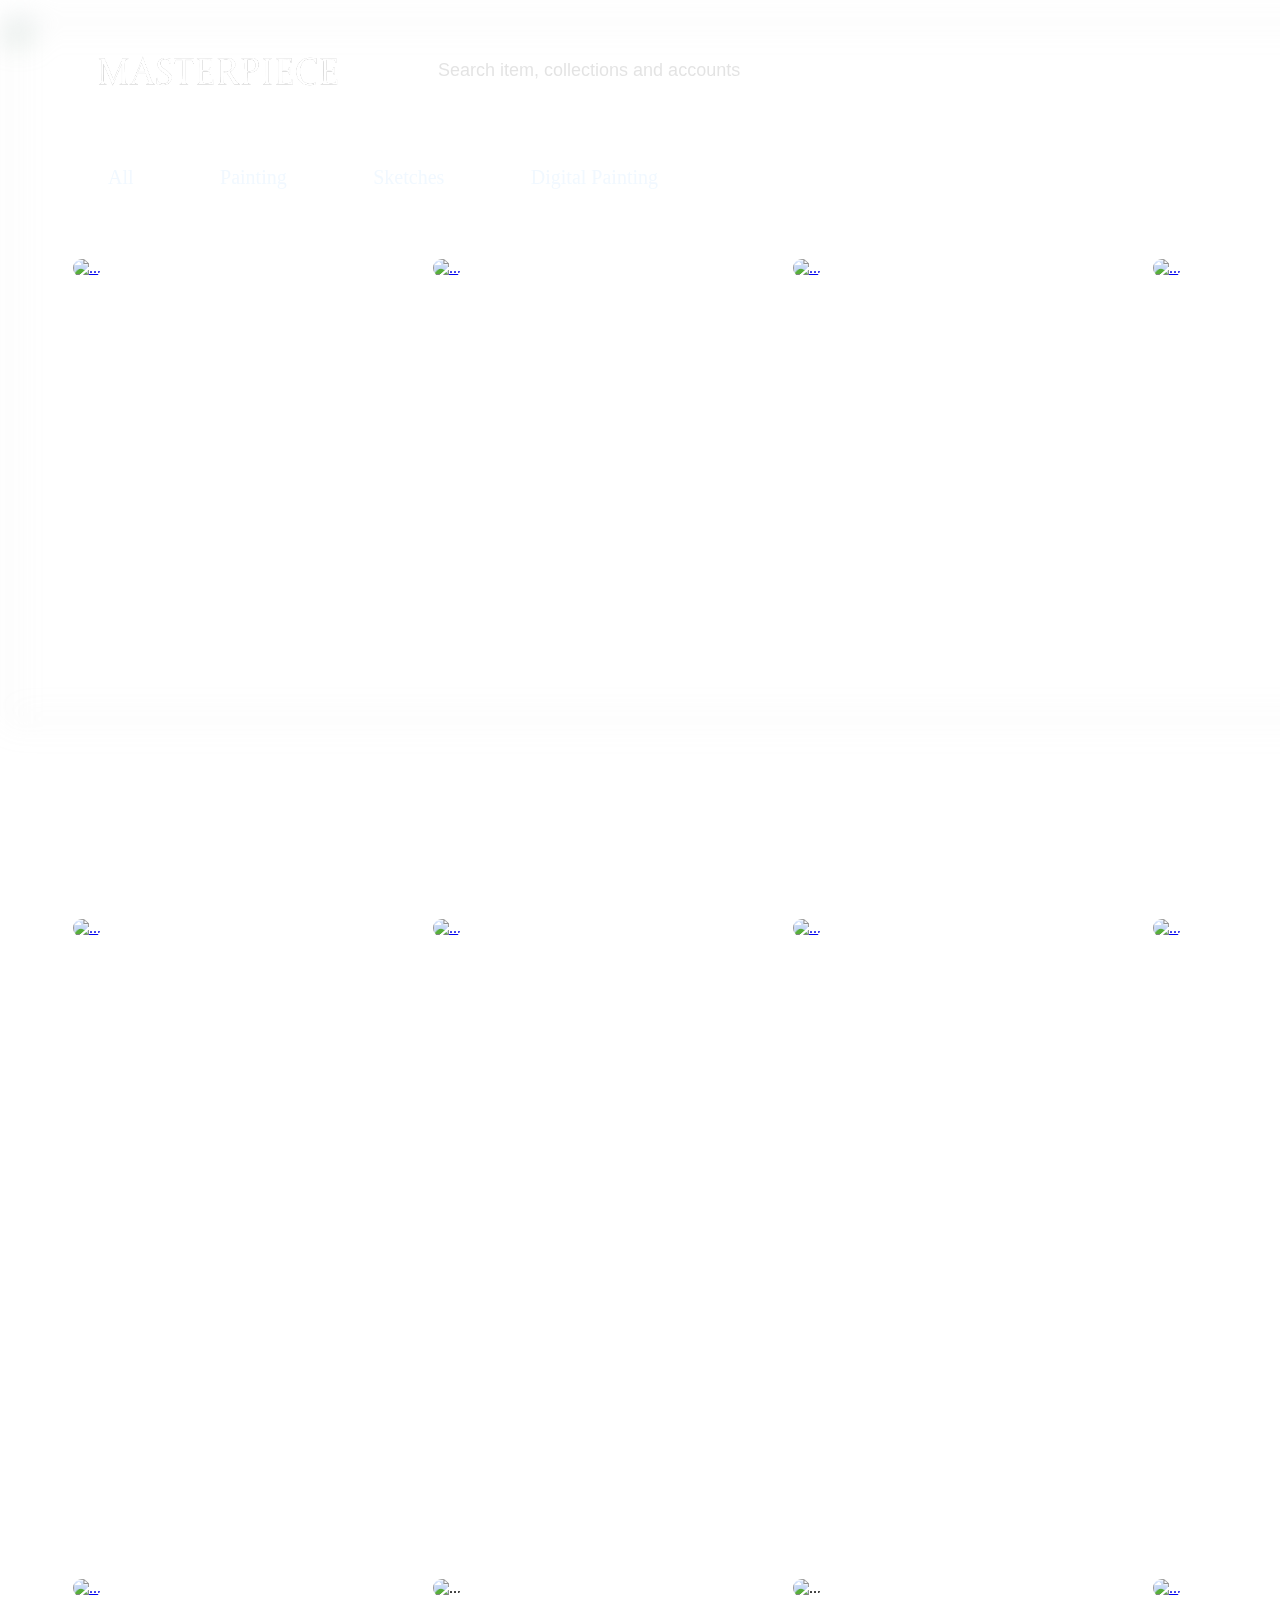
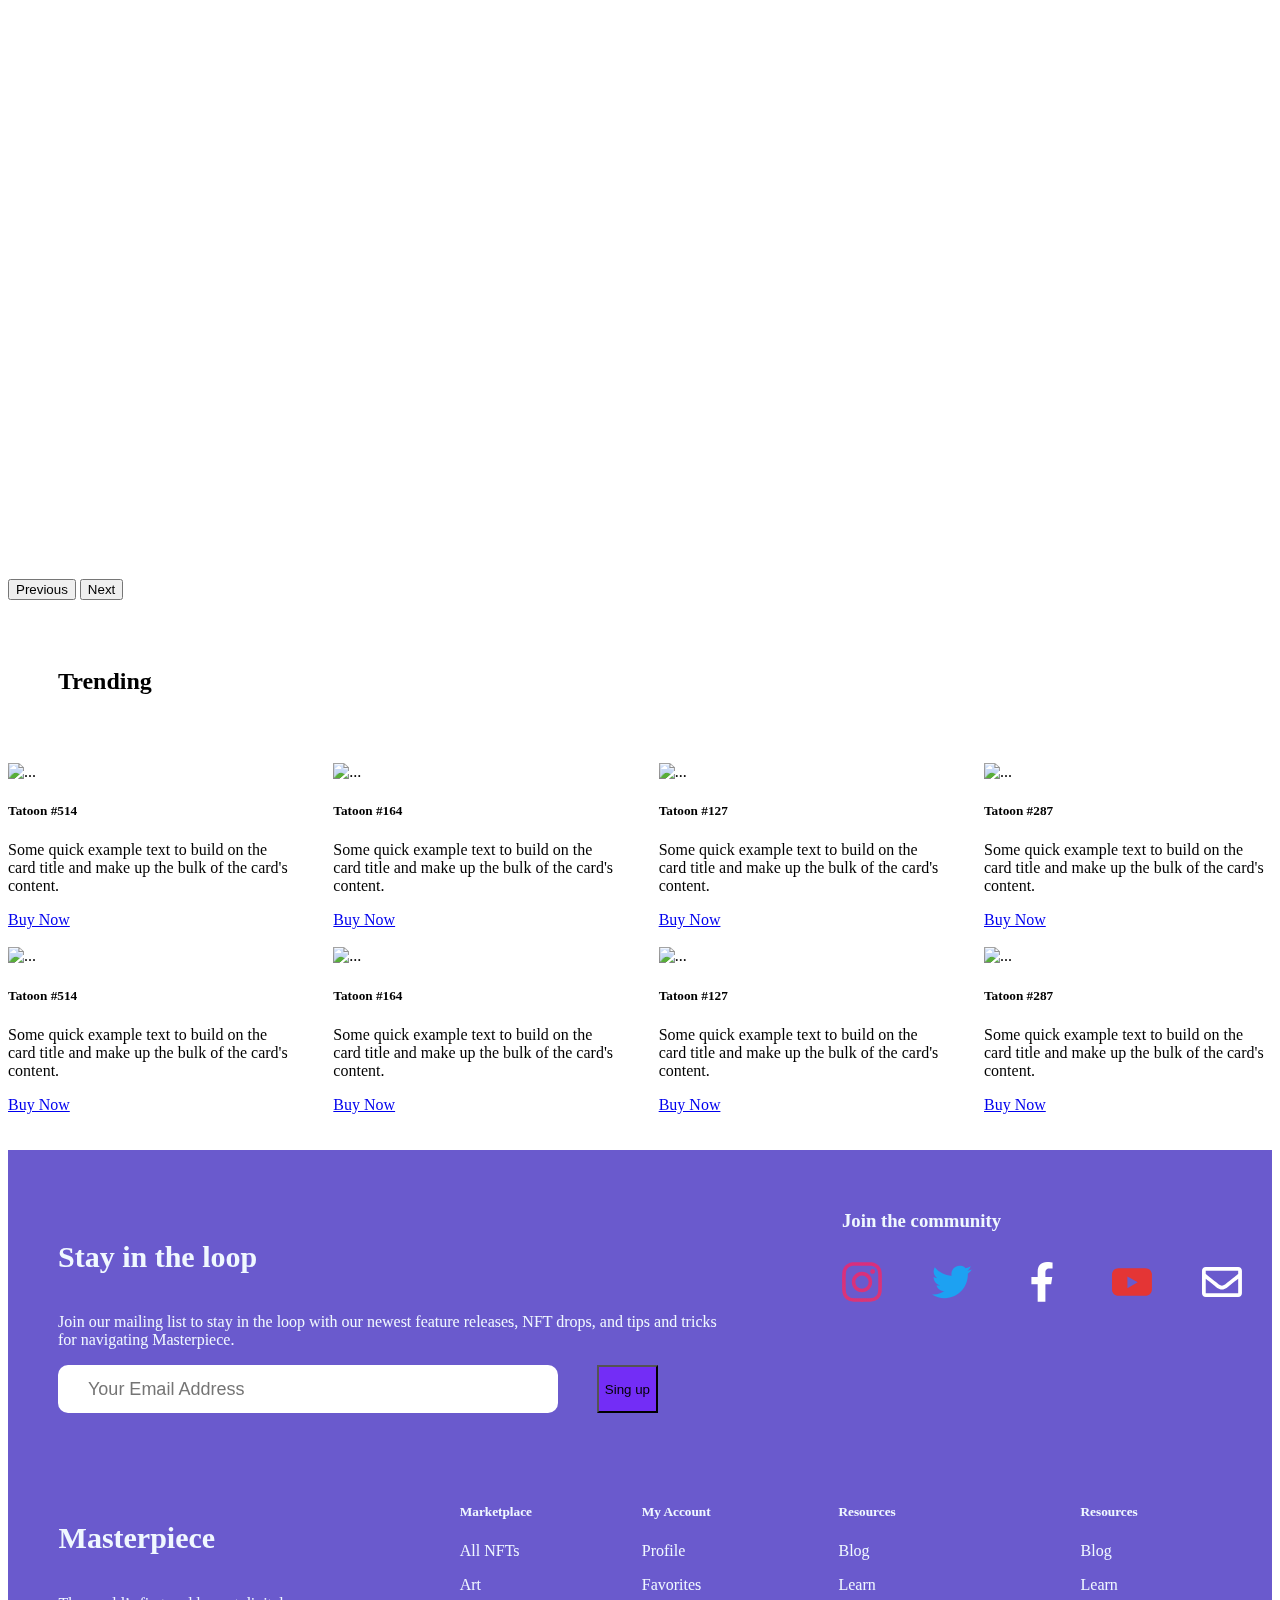
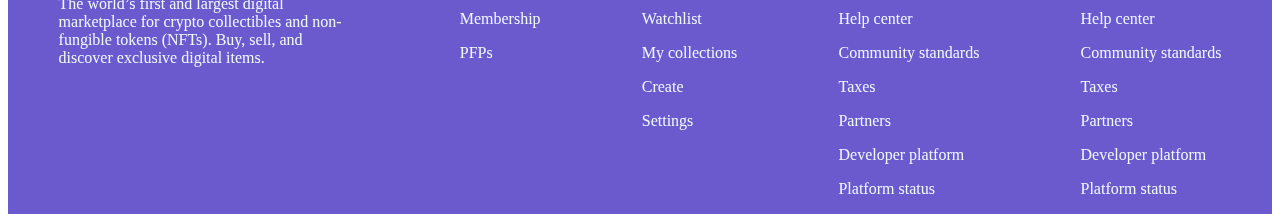
==== index.html @ 22410c02 "Update index.html" ====
<!DOCTYPE html>
<html lang="en">
  <head>
    <meta charset="UTF-8" />
    <meta name="viewport" content="width=device-width, initial-scale=1.0" />
    <link
      href="https://cdn.jsdelivr.net/npm/bootstrap@5.3.1/dist/css/bootstrap.min.css"
      rel="stylesheet"
      integrity="sha384-4bw+/aepP/YC94hEpVNVgiZdgIC5+VKNBQNGCHeKRQN+PtmoHDEXuppvnDJzQIu9"
      crossorigin="anonymous"
    />
    <link rel="stylesheet" href="style.css" />
    <title>Masterpiece.com</title>
  </head>
  <body>

    

    <header class="background">
      
     
        
      <nav   class="navbar">
        <section  class="bgimg" id="targetContainer" >
        </section>
      </nav>

      


      <nav >

        <section class="nav-bar">
                  <img class="logo" src="Logo.png" />
        
      

       
        <input
              class="search-input"
             
              type="search"
              placeholder="Search item, collections and accounts"
              size="95"
            />

            <div  class="icons" >
              <svg
                class="profile"
                xmlns="http://www.w3.org/2000/svg"
                width="32"
                height="32"
                viewBox="0 0 32 32"
                fill="none"
              >
                <path
                  d="M16 0C11.6 0 8 4.48 8 10C8 15.52 11.6 20 16 20C20.4 20 24 15.52 24 10C24 4.48 20.4 0 16 0ZM7.64 20C3.4 20.2 0 23.68 0 28V32H32V28C32 23.68 28.64 20.2 24.36 20C22.2 22.44 19.24 24 16 24C12.76 24 9.8 22.44 7.64 20Z"
                  fill="white"
                />
              </svg>
              <svg
              class="cart"
                xmlns="http://www.w3.org/2000/svg"
                width="43"
                height="32"
                viewBox="0 0 43 32"
                fill="none"
              >
                <path
                  d="M2.27316 0.0108183C1.56616 0.123939 0.933045 0.513283 0.513105 1.0932C0.0931657 1.67312 -0.0792032 2.3961 0.0339176 3.10311C0.147038 3.81011 0.536382 4.44322 1.1163 4.86316C1.69622 5.2831 2.4192 5.45547 3.1262 5.34235H11.1235L11.6033 6.67523L13.7893 13.3396L15.9752 20.0041C16.1885 20.6972 17.0948 21.3369 17.7879 21.3369H36.4483C37.1947 21.3369 38.0477 20.6972 38.261 20.0041L42.5795 6.67523C42.7928 5.98213 42.4729 5.34235 41.7265 5.34235H18.0545L16.0285 1.50365C15.8127 1.06305 15.4795 0.690538 15.0656 0.427144C14.6517 0.163751 14.1732 0.0196874 13.6826 0.0108183L3.01957 0.0108183C2.85995 -0.0036061 2.69936 -0.0036061 2.53974 0.0108183C2.4332 0.0044147 2.32638 0.0044147 2.21984 0.0108183L2.27316 0.0108183ZM19.1208 26.6685C17.628 26.6685 16.455 27.8414 16.455 29.3342C16.455 30.8271 17.628 32 19.1208 32C20.6136 32 21.7866 30.8271 21.7866 29.3342C21.7866 27.8414 20.6136 26.6685 19.1208 26.6685ZM35.1154 26.6685C33.6226 26.6685 32.4496 27.8414 32.4496 29.3342C32.4496 30.8271 33.6226 32 35.1154 32C36.6082 32 37.7811 30.8271 37.7811 29.3342C37.7811 27.8414 36.6082 26.6685 35.1154 26.6685Z"
                  fill="white"
                />
              </svg>
            </div>

          </section>



            <div>
              <section  class="veriants" >
                <a>All</a>
                <a>Painting</a>
                <a>Sketches</a>
                <a>Digital Painting</a>
             </section>
            </div>



        </nav>
      


      <main class="Main-section">
        <div id="carouselExample" class="carousel slide" data-bs-ride="carousel" data-bs-interval="3500">
            <div class="carousel-inner">
              <div class="carousel-item active">
                                                
                <div class="main-four">
                    <div class="main-a"><div ><a href="profile.html"><img id="sourceImage"  src="imgs/main/main-d.webp" class="d-block w-100" alt="..."></a></div></div>
                    <div class="main-a"><div><a href="profile.html"><img id="sourceImage" src="imgs/main/main-b.webp" class="d-block w-100" alt="..."></a></div></div>
                    <div class="main-a"><div><a href="profile.html"><img id="sourceImage" src="imgs/main/main-a.webp" class="d-block w-100" alt="..."></a></div></div>
                    <div class="main-a"><div><a href="profile.html"><img id="sourceImage" src="imgs/main/main-c.webp" class="d-block w-100" alt="..."></a></div></div>
                </div>
                
              </div>
              <div class="carousel-item">

                <div class="main-four">
                  <div class="main-a"><div><a href="profile.html"><img id="sourceImage" src="imgs/main/main-n.webp" class="d-block w-100" alt="..."></a></div></div>
                  <div class="main-a"><div><a href="profile.html"><img id="sourceImage" src="imgs/main/main-e.webp" class="d-block w-100" alt="..."></a></div></div>
                  <div class="main-a"><div><a href="profile.html"><img id="sourceImage" src="imgs/main/main-g.webp" class="d-block w-100" alt="..."></a></div></div>
                  <div class="main-a"><div><a href="profile.html"><img id="sourceImage" src="imgs/main/main-f.webp" class="d-block w-100" alt="..."></a></div></div>
                </div>

              </div>
              <div class="carousel-item">

                <div class="main-four">
                    <div class="main-a"><div><a href="profile.html"><img src="imgs/main/main-l.webp" class="d-block w-100" alt="..."></a></div></div>
                    <div class="main-a"><div><a href="profile.html"></a><img src="imgs/main/main-i.webp" class="d-block w-100" alt="..."></a></div></div>
                    <div class="main-a"><div><a href="profile.html"></a><img src="imgs/main/main-j.webp" class="d-block w-100" alt="..."></a></div></div>
                    <div class="main-a"><div><a href="profile.html"><img src="imgs/main/main-k.webp" class="d-block w-100" alt="..."></a></div></div>
                </div>

            </div>
            <button class="carousel-control-prev" type="button" data-bs-target="#carouselExample" data-bs-slide="prev">
              <span class="carousel-control-prev-icon" aria-hidden="true"></span>
              <span class="visually-hidden">Previous</span>
            </button>
            <button class="carousel-control-next" type="button" data-bs-target="#carouselExample" data-bs-slide="next">
              <span class="carousel-control-next-icon" aria-hidden="true"></span>
              <span class="visually-hidden">Next</span>
            </button>
          </div>

      </main>




    </div>

    </header>
    <br>

    <section >
      <div>
        <h2 style="margin: 50px;">Trending</h2>
      </div>
      <br>
      <div class="container">
        <div class="card" style="width: 18rem;">
          <img src="imgs/main/main-d.webp" class="card-img-top" alt="...">
          <div class="card-body">
            <h5 class="card-title">Tatoon #514</h5>
            <p class="card-text">Some quick example text to build on the card title and make up the bulk of the card's content.</p>
            <a href="product.html" class="btn btn-primary">Buy Now</a>
          </div>
        </div>
        <div class="card" style="width: 18rem;">
          <img src="imgs/main/main-b.webp" class="card-img-top" alt="...">
          <div class="card-body">
            <h5 class="card-title">Tatoon #164</h5>
            <p class="card-text">Some quick example text to build on the card title and make up the bulk of the card's content.</p>
            <a href="product.html" class="btn btn-primary">Buy Now</a>
          </div>
        </div>
        <div class="card" style="width: 18rem;">
          <img src="imgs/main/main-a.webp" class="card-img-top" alt="...">
          <div class="card-body">
            <h5 class="card-title">Tatoon #127</h5>
            <p class="card-text">Some quick example text to build on the card title and make up the bulk of the card's content.</p>
            <a href="product.html" class="btn btn-primary">Buy Now</a>
          </div>
        </div>
        <div class="card" style="width: 18rem;">
          <img src="imgs/main/main-l.webp" class="card-img-top" alt="...">
          <div class="card-body">
            <h5 class="card-title">Tatoon #287</h5>
            <p class="card-text">Some quick example text to build on the card title and make up the bulk of the card's content.</p>
            <a href="product.html" class="btn btn-primary">Buy Now</a>
          </div>
        </div>
      </div>
      <br>


      <div class="container">
        <div class="card" style="width: 18rem;">
          <img src="imgs/main/main-h.webp" class="card-img-top" alt="...">
          <div class="card-body">
            <h5 class="card-title">Tatoon #514</h5>
            <p class="card-text">Some quick example text to build on the card title and make up the bulk of the card's content.</p>
            <a href="product.html" class="btn btn-primary">Buy Now</a>
          </div>
        </div>
        <div class="card" style="width: 18rem;">
          <img src="imgs/main/main-j.webp" class="card-img-top" alt="...">
          <div class="card-body">
            <h5 class="card-title">Tatoon #164</h5>
            <p class="card-text">Some quick example text to build on the card title and make up the bulk of the card's content.</p>
            <a href="product.html" class="btn btn-primary">Buy Now</a>
          </div>
        </div>
        <div class="card" style="width: 18rem;">
          <img src="imgs/main/main-k.webp" class="card-img-top" alt="...">
          <div class="card-body">
            <h5 class="card-title">Tatoon #127</h5>
            <p class="card-text">Some quick example text to build on the card title and make up the bulk of the card's content.</p>
            <a href="product.html" class="btn btn-primary">Buy Now</a>
          </div>
        </div>
        <div class="card" style="width: 18rem;">
          <img src="imgs/main/main-g.webp" class="card-img-top" alt="...">
          <div class="card-body">
            <h5 class="card-title">Tatoon #287</h5>
            <p class="card-text">Some quick example text to build on the card title and make up the bulk of the card's content.</p>
            <a href="product.html" class="btn btn-primary">Buy Now</a>
          </div>
        </div>
      </div>
    </section>
    <br><br>

    <footer >
      <div class="foot">
      <div class="text">
        <h4>Stay in the loop</h4>
        <p>Join our mailing list to stay in the loop with our newest feature releases, NFT drops, and tips and tricks for navigating Masterpiece.</p>
        <div class="login">
          <input
              class="email-input"
              type="search"
              placeholder="Your Email Address"
              size="40"
            />
            <button type="button" class="btn btn-primary" style="background-color: rgb(115, 45, 246);">Sing up</button>
        </div>
        <br>
      </div>

      <div class="foot-2">
        <h3>Join the community</h3>
        <div class="comunity">
          <svg class="social-icons" xmlns="http://www.w3.org/2000/svg" width="260" height="260" viewBox="0 0 260 260" fill="none">
            <path d="M86.9929 130.113C86.9929 106.319 106.277 87.0257 130.071 87.0257C153.866 87.0257 173.16 106.319 173.16 130.113C173.16 153.906 153.866 173.2 130.071 173.2C106.277 173.2 86.9929 153.906 86.9929 130.113ZM63.6999 130.113C63.6999 166.768 93.4143 196.481 130.071 196.481C166.728 196.481 196.443 166.768 196.443 130.113C196.443 93.4572 166.728 63.744 130.071 63.744C93.4143 63.744 63.6999 93.4572 63.6999 130.113ZM183.559 61.1125C183.556 69.6785 190.498 76.6254 199.064 76.6288C207.63 76.6322 214.577 69.6909 214.581 61.1249C214.584 52.5589 207.643 45.6121 199.076 45.6086C190.514 45.6126 183.567 52.5506 183.559 61.1125ZM77.8519 235.32C65.25 234.746 58.4004 232.647 53.8486 230.873C47.8139 228.524 43.5081 225.726 38.981 221.205C34.454 216.685 31.6517 212.383 29.3127 206.349C27.5383 201.799 25.4392 194.948 24.8663 182.346C24.2397 168.722 24.1146 164.63 24.1146 130.114C24.1146 95.5976 24.25 91.5164 24.8663 77.881C25.4402 65.2795 27.5548 58.4417 29.3127 53.8786C31.6621 47.8441 34.4602 43.5385 38.981 39.0117C43.5019 34.4848 47.8035 31.6826 53.8486 29.3437C58.3984 27.5694 65.25 25.4703 77.8519 24.8975C91.4765 24.2709 95.5692 24.1458 130.071 24.1458C164.573 24.1458 168.67 24.2812 182.306 24.8975C194.908 25.4714 201.746 27.5859 206.309 29.3437C212.344 31.6826 216.65 34.491 221.177 39.0117C225.704 43.5323 228.496 47.8441 230.845 53.8786C232.62 58.4282 234.719 65.2795 235.292 77.881C235.918 91.5164 236.043 95.5976 236.043 130.114C236.043 164.63 235.918 168.711 235.292 182.346C234.718 194.948 232.608 201.797 230.845 206.349C228.496 212.383 225.698 216.689 221.177 221.205C216.656 225.722 212.344 228.524 206.309 230.873C201.76 232.648 194.908 234.747 182.306 235.32C168.681 235.946 164.589 236.071 130.071 236.071C95.5537 236.071 91.4723 235.946 77.8519 235.32ZM76.7816 1.6448C63.0216 2.27141 53.619 4.45316 45.4076 7.64824C36.9036 10.9477 29.7046 15.3743 22.5108 22.5565C15.3169 29.7387 10.9015 36.9488 7.60188 45.4525C4.40667 53.6687 2.22483 63.0657 1.5982 76.8252C0.96123 90.6065 0.81543 95.0124 0.81543 130.113C0.81543 165.213 0.96123 169.619 1.5982 183.4C2.22483 197.161 4.40667 206.557 7.60188 214.773C10.9015 223.271 15.3179 230.49 22.5108 237.669C29.7036 244.848 36.9036 249.268 45.4076 252.577C53.6345 255.772 63.0216 257.954 76.7816 258.581C90.5707 259.207 94.9695 259.363 130.071 259.363C165.173 259.363 169.579 259.218 183.361 258.581C197.122 257.954 206.518 255.772 214.735 252.577C223.234 249.268 230.438 244.851 237.632 237.669C244.826 230.487 249.232 223.271 252.541 214.773C255.736 206.557 257.928 197.16 258.544 183.4C259.171 169.609 259.317 165.213 259.317 130.113C259.317 95.0124 259.171 90.6065 258.544 76.8252C257.918 63.0647 255.736 53.6635 252.541 45.4525C249.232 36.954 244.814 29.7501 237.632 22.5565C230.449 15.3629 223.234 10.9477 214.745 7.64824C206.518 4.45316 197.121 2.26107 183.371 1.6448C169.589 1.0182 165.183 0.862061 130.082 0.862061C94.9798 0.862061 90.5707 1.00786 76.7816 1.6448Z" fill="url(#paint0_radial_78_11)"/>
            <defs>
              <radialGradient id="paint0_radial_78_11" cx="0" cy="0" r="1" gradientUnits="userSpaceOnUse" gradientTransform="translate(550.332 4156.42) scale(5399.44)">
                <stop offset="0.09" stop-color="#FA8F21"/>
                <stop offset="0.78" stop-color="#D82D7E"/>
              </radialGradient>
            </defs>
          </svg>

          <svg class="social-icons" xmlns="http://www.w3.org/2000/svg" width="259" height="211" viewBox="0 0 259 211" fill="none">
            <path d="M81.2936 210.037C178.846 210.037 232.188 129.215 232.188 59.1427C232.188 56.8493 232.188 54.5559 232.045 52.2829C242.424 44.7727 251.382 35.4743 258.501 24.8233C248.826 29.1146 238.562 31.9308 228.052 33.1779C239.119 26.5437 247.4 16.1162 251.355 3.83441C240.942 10.0154 229.55 14.3714 217.67 16.7144C209.675 8.21301 199.101 2.58372 187.584 0.697731C176.067 -1.18826 164.249 0.774186 153.96 6.28138C143.671 11.7886 135.483 20.5335 130.665 31.1627C125.846 41.792 124.666 53.713 127.305 65.081C106.219 64.0246 85.591 58.5455 66.7598 48.9994C47.9287 39.4533 31.3157 26.0537 17.9993 9.67035C11.2104 21.3425 9.12539 35.1633 12.1689 48.3188C15.2123 61.4742 23.1554 72.9751 34.3808 80.4797C25.9989 80.1964 17.806 77.9148 10.4842 73.8247V74.5004C10.4828 86.7314 14.7072 98.5872 22.4425 108.061C30.1778 117.536 40.949 124.046 52.933 126.491C45.1209 128.619 36.9248 128.928 28.9749 127.392C32.3596 137.936 38.9564 147.158 47.842 153.767C56.7275 160.377 67.4571 164.042 78.5292 164.251C59.7312 178.972 36.531 186.948 12.6548 186.899C8.42571 186.901 4.20018 186.655 0 186.161C24.2503 201.738 52.4716 210.005 81.2936 209.976" fill="#1DA1F2"/>
          </svg>

          <svg class="social-icons" xmlns="http://www.w3.org/2000/svg"  width="111" height="209" viewBox="0 0 111 209" fill="none">
            <path d="M103.353 116.267L109.108 78.9055H73.2615V54.671C73.2615 44.4724 78.2598 34.4756 94.3152 34.4756H110.623V2.66786C110.623 2.66786 95.8298 0.143433 81.6931 0.143433C52.1573 0.143433 32.8706 18.0164 32.8706 50.43V78.9055H0.0531006V116.267H32.8706V208.156H73.2615V116.267H103.353Z" fill="white"/>
          </svg>
        
          <svg class="social-icons" xmlns="http://www.w3.org/2000/svg" width="259" height="179" viewBox="0 0 259 179" fill="none">
            <path fill-rule="evenodd" clip-rule="evenodd" d="M217.388 178.666H41.113C18.5008 178.666 0 160.102 0 137.412V41.254C0 18.5643 18.5008 0 41.113 0H217.388C240 0 258.501 18.5643 258.501 41.254V137.412C258.501 160.102 240 178.666 217.388 178.666ZM99.7625 54.1782V130.483L166.589 91.6898L99.7625 54.1782Z" fill="#E43535"/>
          </svg>

          <svg class="social-icons" xmlns="http://www.w3.org/2000/svg" filter = "invert(100%)" width="259" height="194" viewBox="0 0 259 194" fill="none">
            <path d="M234.267 0H24.2345C10.85 0 0 10.85 0 24.2345V169.641C0 183.026 10.85 193.876 24.2345 193.876H234.267C247.651 193.876 258.501 183.026 258.501 169.641V24.2345C258.501 10.85 247.651 0 234.267 0ZM234.267 24.2345V44.8363C222.946 54.055 204.899 68.3897 166.316 98.6016C157.813 105.29 140.97 121.358 129.251 121.17C117.533 121.36 100.685 105.287 92.1855 98.6016C53.6087 68.3943 35.5565 54.0565 24.2345 44.8363V24.2345H234.267ZM24.2345 169.641V75.9337C35.8034 85.1484 52.2097 98.079 77.2161 117.66C88.2514 126.347 107.577 145.523 129.251 145.406C150.818 145.523 169.898 126.625 181.281 117.665C206.287 98.0836 222.697 85.1494 234.267 75.9342V169.641H24.2345Z" fill="black"/>
          </svg>
        
        </div>

      </div>

    </div>

    <footer class="foot-3">
      <div class="info">
      <h4>Masterpiece</h4>
      <p>The world’s first and largest digital marketplace for crypto collectibles and non-fungible tokens (NFTs). Buy, sell, and discover exclusive digital items.</p>
    </div>

    <div>
      <h5>Marketplace</h5>
      <p>All NFTs</p>
      <p>Art</p>
      <p>Membership</p>
      <p>PFPs</p>
    </div>

    <div>
      <h5>My Account</h5>
      <p>Profile</p>
      <p>Favorites</p>
      <p>Watchlist</p>
      <p>My collections</p>
      <p>Create</p>
      <p>Settings</p>
    </div>

    <div>
      <h5>Resources</h5>
      <p>Blog</p>
      <p>Learn</p>
      <p>Help center</p>
      <p>Community standards</p>
      <p>Taxes</p>
      <p>Partners</p>
      <p>Developer platform</p>
      <p>Platform status</p>
    </div>

    <div>
      <h5>Resources</h5>
      <p>Blog</p>
      <p>Learn</p>
      <p>Help center</p>
      <p>Community standards</p>
      <p>Taxes</p>
      <p>Partners</p>
      <p>Developer platform</p>
      <p>Platform status</p>
    </div>
    </footer>
    </footer>

    
    


    <script src="script.js"></script>

    <script src="https://cdn.jsdelivr.net/npm/bootstrap@5.3.1/dist/js/bootstrap.min.js" integrity="sha384-Rx+T1VzGupg4BHQYs2gCW9It+akI2MM/mndMCy36UVfodzcJcF0GGLxZIzObiEfa" crossorigin="anonymous"></script>
  <!-- <script src="script.js"></script> -->
  </body>
</html>
---- style.css ----
/* .background{
    margin: 0;
    padding: 0;
    position: relative;
    width: 100%;
    height: 100vh;
    background-size: cover;
    background-repeat: no-repeat;
} */

  /* .header {
    position: relative;
    width: 100%;
    height: 100vh;
    background-image: url('imgs/main/main-a.webp');
    background-size: cover;
    background-repeat: no-repeat;
  } */



.bgimg img{
    /* position: relative; */
    /* display: block; */
    background-size: cover;
    display: flex;
    margin: 0;
    padding: 0;
    width: 1515px;
    height: 700px;
    filter: blur(15px);
    backdrop-filter: blur(60px);

    position: absolute;
    /* top: 150px; */
    /* left: 0; */
    /* bottom: 120px; */
    /* opacity: 50; Initial state, not visible */
    /* transition: opacity 10s ease-in-out, transform 10s ease-in-out; */


    /* transition: opacity 1s ease-in-out, transform 1s ease-in-out;

    background: linear-gradient(0deg, rgb(255, 255, 255) 5%, rgba(0, 0, 0, 0) 60%) rgba(0, 0, 0, 0.5);
    background-color: violet; */
    /* background: linear-gradient(to bottom, rgba(0, 0, 0, 0), rgba(0, 0, 0, 0.5)), url('your-image-url.jpg'); */


    /* display: flex; */ 
    /* background: linear-gradient(to right, rgba(232, 0, 0, 0.8), rgba(0, 0, 0, 0)); */
    /* mask: linear-gradient(to right, transparent 0%, black 50%, transparent 100%); */

}
.bgimg{
    display: block;
    width: 100%;
    height: auto;
    /* background-color: rgb(255, 255, 255); */




    /* /////////////////////////////////////////////////////////////////////////////////////////////////////////////////////////////////////////////////////// */
   

}
.navbar{
    /* background-color: rgb(0, 0, 0); */
    height: 0;
    margin: 0;
    padding: 1px;
    display: flex;
    display: inline-block; /* Ensures the wrapper only takes up the necessary space */
  /* background: linear-gradient(to right, rgba(255, 255, 255, 0.8), rgb(3, 255, 53)); */
  /* mask: linear-gradient(to right, transparent 0%, black 50%, transparent 100%); */
  backdrop-filter: brightness(150%);



}

.nav-bar{
    /* background-color: aquamarine; */
    height: 90px;
    /* margin: 10px; */
    padding: 20px;
    display: flex;
}

.nav{
    display: flex;
}
/* top-three */

.logo{
    display: flex;
    width: 280px; /* Desired rectangle width */
    height: 50px;
    margin-top: 1px; 
    margin-left: 50px;
    /* padding-left: 90px; */
    display:flex ;
    cursor: pointer;
    
    filter: invert(100%);
    
    /* background-image: url("imgs/main/Logo.png"); */
    /* overflow: hidden; */
    /* position: relative; */
}


.search-input{
    display: flex;
    font-size: 18px;
    height: 48px;
    width: 840px;
    margin-left: 50px;
    /* margin-top: 1.5px; */
    opacity: 20%;
    border-radius: 10px;
    border: none;
    padding: 0 0 0 30px;
    
}


                                                                                                     
.icons{
    /* margin: 0px 20px 500px 1100px; */
    /* padding:  50px; */
    /* background-color: black; */
    display: flex;
    margin-left: 70px;
    margin-top: 10px;
    display: flex;
    width: 100px;
    height: 40px;
    justify-content: space-between;
    opacity: 90%;
    
    

    /* display: flex; */
    /* justify-content: space-between; */
}




.profile{
    height: 25px;
    cursor: pointer;
}
.cart{
    height: 25px;
    cursor: pointer;
}
.veriants{
    color: aliceblue;
    /* background-color: tomato; */
    display: flex;
    width: 550px;
    font-size: 20px;
    margin-left: 50px;
    padding-left: 90px;
    opacity: 90%;
    /* display:flex ; */
    justify-content: space-between;
    margin: 10px;
    cursor: pointer;
}

.main-four{
    padding: 40px 50px 70px 45px;
    /* background-color: teal; */
    height: 550px;
    width: 1600px;
}
.main-a{
    /* margin: 50px 10px 60px 50px; */
    float: left;
    margin: 20px;
    /* background-color: rgb(29, 222, 78); */
    height: 320px;
    width: 320px;
    cursor: pointer;
    
}


.main-a img{
    border-radius: 20px;
}

/* h2{
    margin: 50px;
} */


.container{
    display: flex;
    /* margin: 60px; */
    justify-content: space-between;
}

.email-input{
    font-size: 18px;
    height: 48px;
    width: 500px;
    /* margin-left: 50px; */
    /* margin-top: 1.5px; */
    border-radius: 10px;
    border: none;
    padding: 0 0 0 30px;
}

footer{
    background-color: slateblue;
    
    height: auto;
}

.foot{
    display: flex;
}

.text{
    color: aliceblue;
    padding: 50px;
    width: 700px;
    
}
h4{
    font-size: 30px;
}
.login{
    display: flex;
    justify-content: space-between;
    width: 600px;
    
}

.foot-2{
    margin: 50px 0 0 30px;
}
h3{
    margin: 10px 0 0 30px;
    color: aliceblue;
}
.comunity{
    display: flex;
    margin: 30px;
    justify-content: space-between;
    height: 80px;
    width: 400px;
}
.social-icons{
    /* background-color: rgb(118, 20, 246); */
    display: flex;
    height: 40px;
    width: 40px;
}

.facebook{
    padding: 5px;
}

.foot-3{
    color: aliceblue;
    display: flex;
    justify-content: space-between;
    justify-content: space-around;
}
.info{
    width: 300px;
}
.product{
    display: flex;
    /* justify-content: space-between; */
    width: 1300px;
    /* background-color: aqua; */
    margin: 50px;
    height: auto;
}
.product-info{
    margin:20px 0 0 50px;
}
#buy{
    width: 290px;
    font-weight: 700;
    height: 60px;
    border-radius: 5px 0 0 5px;
}
#cart{
    height: 60px;
    width: 60px;
    border-radius: 0 5px 5px 0
}
.add-cart{
    height: 25px;


}

.first img{
    display: flex;
    margin-top: 0;
    height: 340px;
    width:1530px ;
    
}
.top{
    display: flex;
    
}
.profile-img{
    border-radius: 10px;
}

.profile-img img{
    position: absolute;
    height: 180px;
    margin:200px 0 0 45px ;
    border: solid white 10px;
    border-radius: 15px;
    box-shadow: 0 1px 1px 0 rgb(70, 70, 70) ;

}
.profile-info{
    margin: 45px 0 0 50px;
}
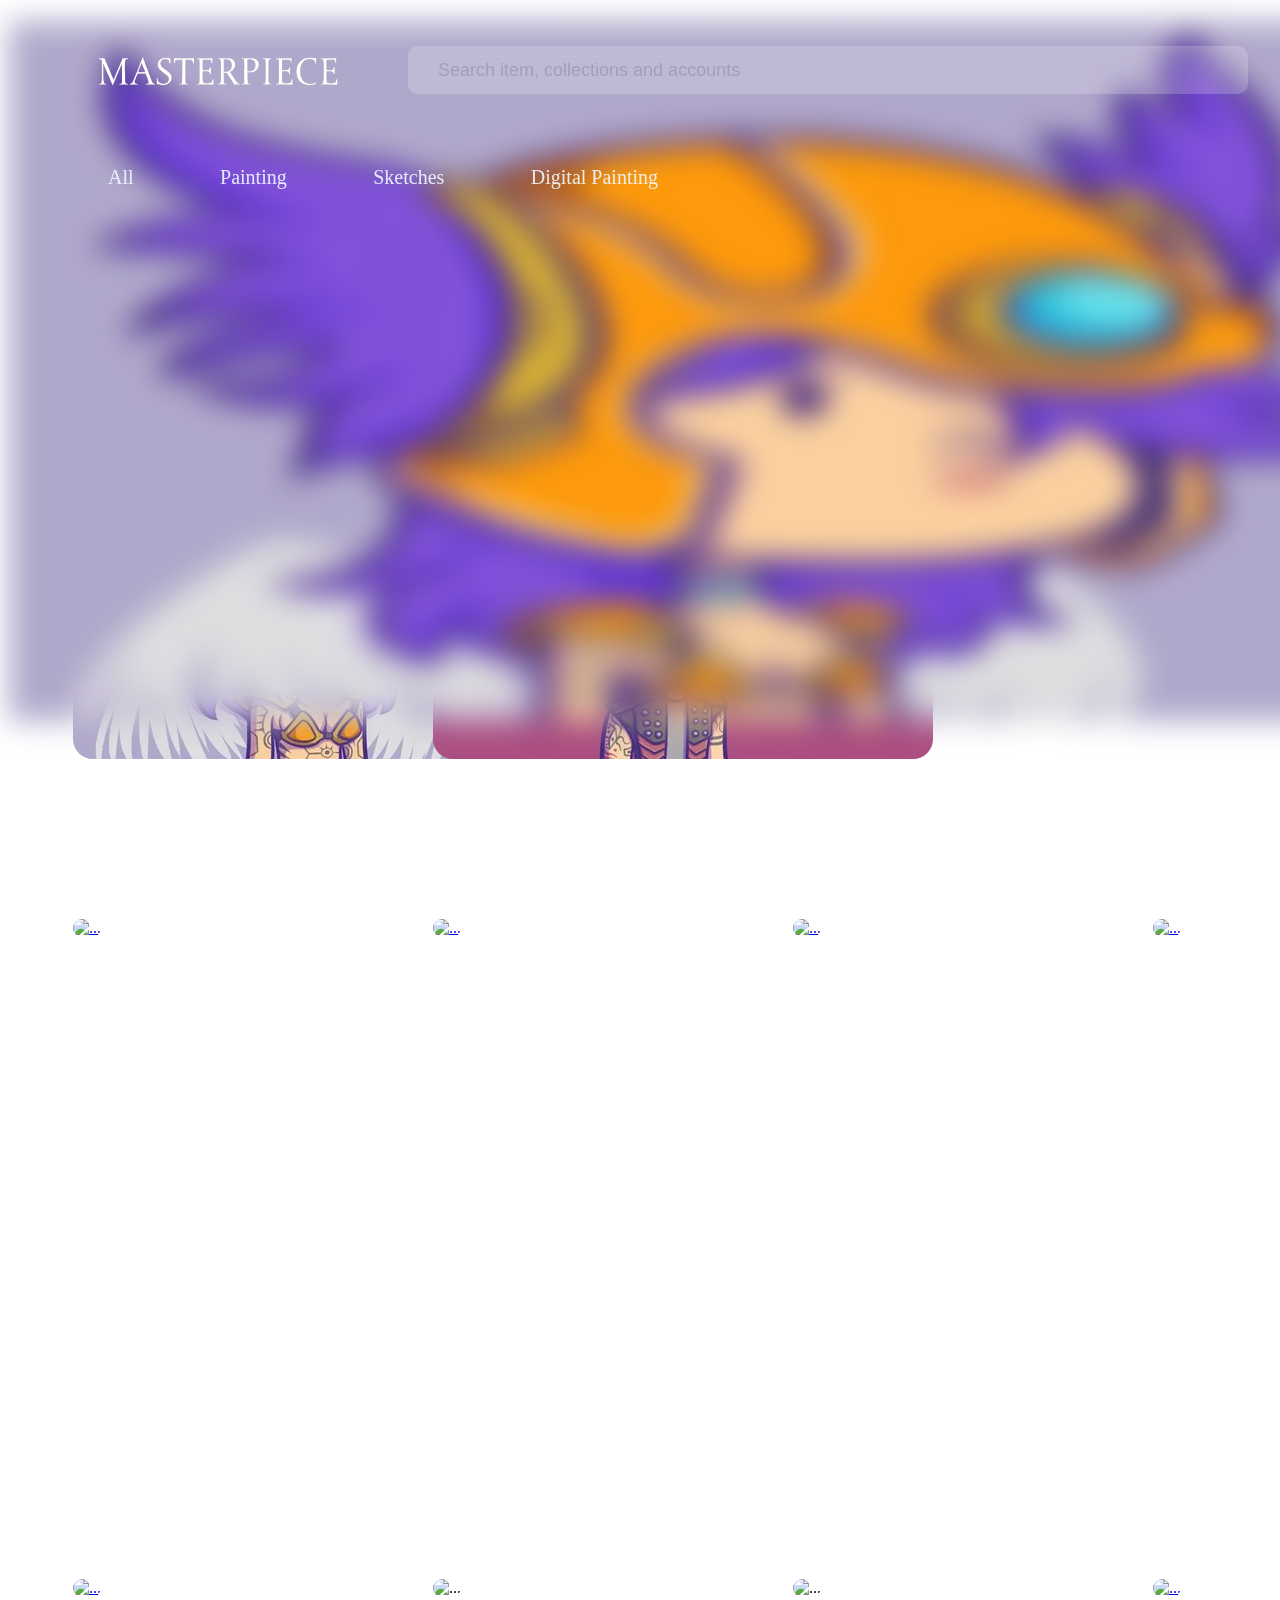
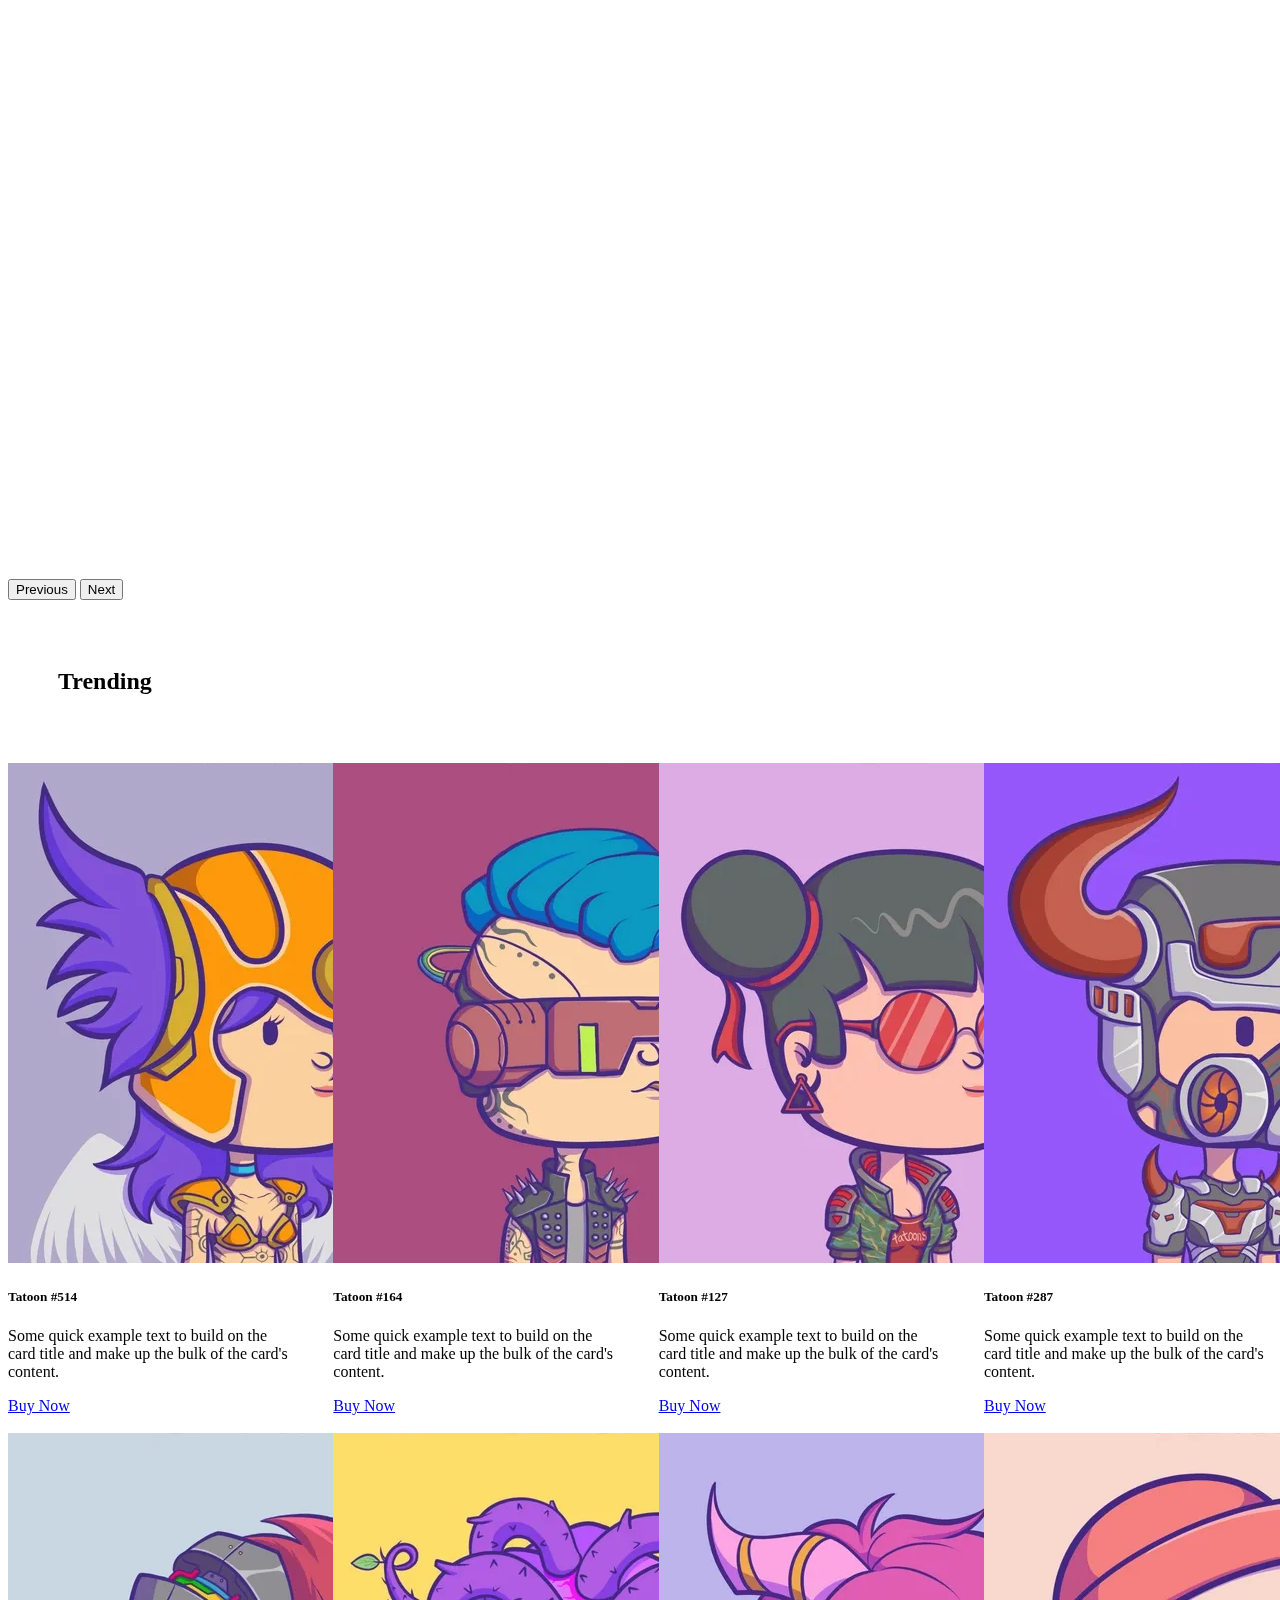
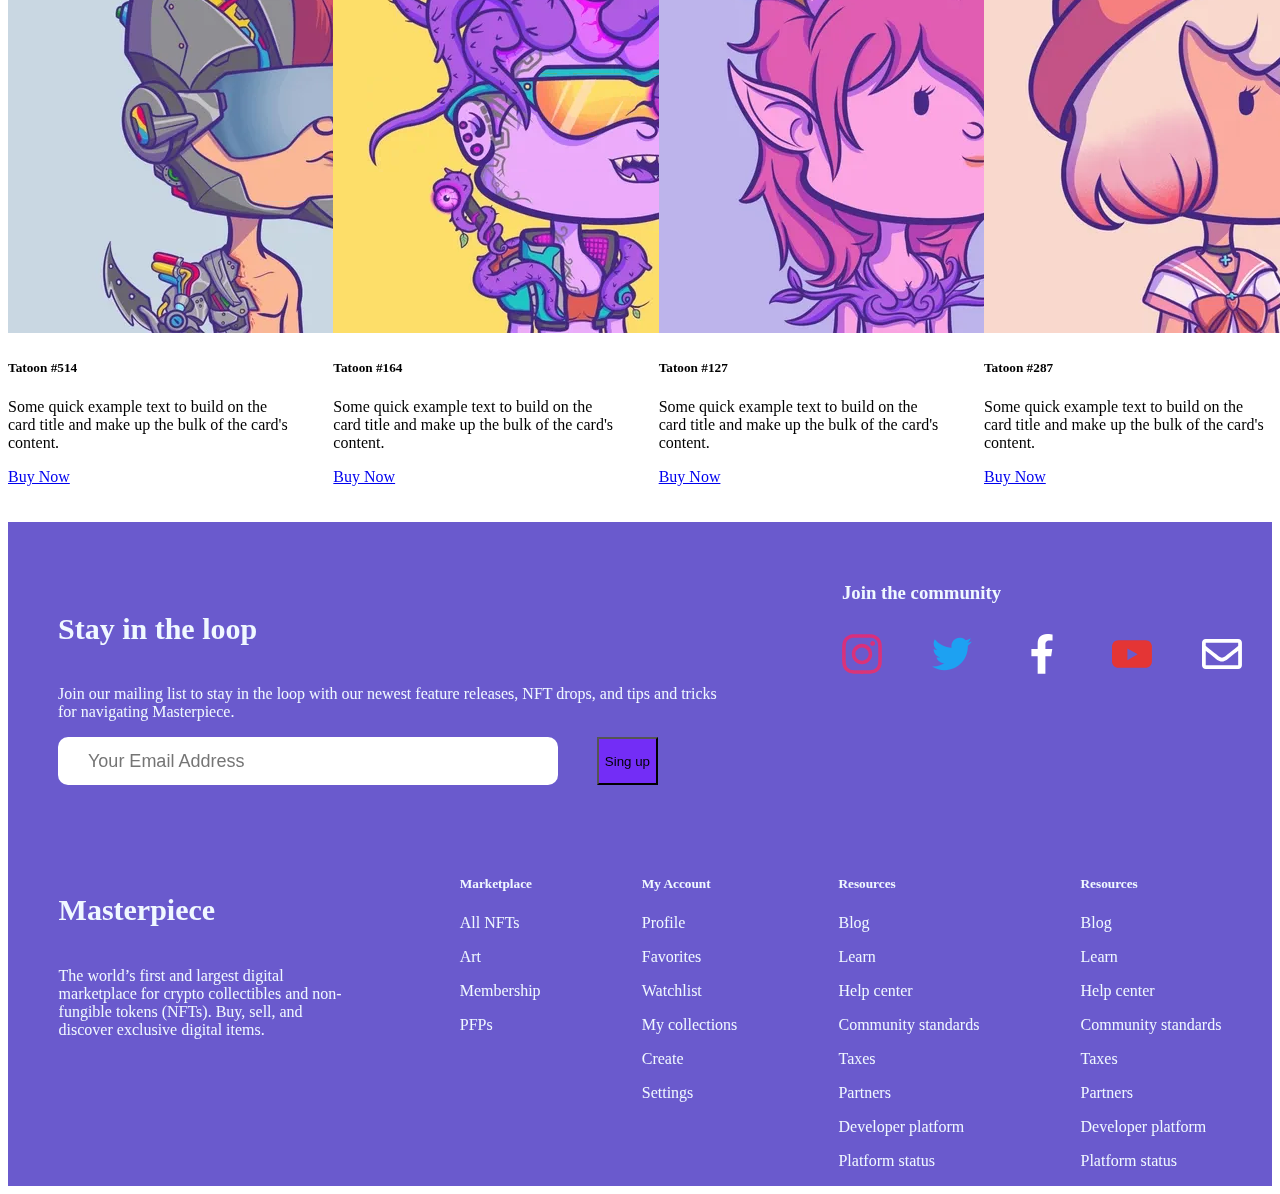
==== commit a7ae360d: "Update index.html" ====
--- a/index.html
+++ b/index.html
@@ -98,8 +98,8 @@
               <div class="carousel-item active">
                                                 
                 <div class="main-four">
-                    <div class="main-a"><div ><a href="profile.html"><img id="sourceImage"  src="imgs/main/main-d.webp" class="d-block w-100" alt="..."></a></div></div>
-                    <div class="main-a"><div><a href="profile.html"><img id="sourceImage" src="imgs/main/main-b.webp" class="d-block w-100" alt="..."></a></div></div>
+                    <div class="main-a"><div ><a href="profile.html"><img id="sourceImage"  src="main-d.webp" class="d-block w-100" alt="..."></a></div></div>
+                    <div class="main-a"><div><a href="profile.html"><img id="sourceImage" src="main-b.webp" class="d-block w-100" alt="..."></a></div></div>
                     <div class="main-a"><div><a href="profile.html"><img id="sourceImage" src="imgs/main/main-a.webp" class="d-block w-100" alt="..."></a></div></div>
                     <div class="main-a"><div><a href="profile.html"><img id="sourceImage" src="imgs/main/main-c.webp" class="d-block w-100" alt="..."></a></div></div>
                 </div>
@@ -152,7 +152,7 @@
       <br>
       <div class="container">
         <div class="card" style="width: 18rem;">
-          <img src="imgs/main/main-d.webp" class="card-img-top" alt="...">
+          <img src="main-d.webp" class="card-img-top" alt="...">
           <div class="card-body">
             <h5 class="card-title">Tatoon #514</h5>
             <p class="card-text">Some quick example text to build on the card title and make up the bulk of the card's content.</p>
@@ -160,7 +160,7 @@
           </div>
         </div>
         <div class="card" style="width: 18rem;">
-          <img src="imgs/main/main-b.webp" class="card-img-top" alt="...">
+          <img src="main-b.webp" class="card-img-top" alt="...">
           <div class="card-body">
             <h5 class="card-title">Tatoon #164</h5>
             <p class="card-text">Some quick example text to build on the card title and make up the bulk of the card's content.</p>
@@ -168,7 +168,7 @@
           </div>
         </div>
         <div class="card" style="width: 18rem;">
-          <img src="imgs/main/main-a.webp" class="card-img-top" alt="...">
+          <img src="main-a.webp" class="card-img-top" alt="...">
           <div class="card-body">
             <h5 class="card-title">Tatoon #127</h5>
             <p class="card-text">Some quick example text to build on the card title and make up the bulk of the card's content.</p>
@@ -176,7 +176,7 @@
           </div>
         </div>
         <div class="card" style="width: 18rem;">
-          <img src="imgs/main/main-l.webp" class="card-img-top" alt="...">
+          <img src="main-l.webp" class="card-img-top" alt="...">
           <div class="card-body">
             <h5 class="card-title">Tatoon #287</h5>
             <p class="card-text">Some quick example text to build on the card title and make up the bulk of the card's content.</p>
@@ -189,7 +189,7 @@
 
       <div class="container">
         <div class="card" style="width: 18rem;">
-          <img src="imgs/main/main-h.webp" class="card-img-top" alt="...">
+          <img src="main-h.webp" class="card-img-top" alt="...">
           <div class="card-body">
             <h5 class="card-title">Tatoon #514</h5>
             <p class="card-text">Some quick example text to build on the card title and make up the bulk of the card's content.</p>
@@ -197,7 +197,7 @@
           </div>
         </div>
         <div class="card" style="width: 18rem;">
-          <img src="imgs/main/main-j.webp" class="card-img-top" alt="...">
+          <img src="main-j.webp" class="card-img-top" alt="...">
           <div class="card-body">
             <h5 class="card-title">Tatoon #164</h5>
             <p class="card-text">Some quick example text to build on the card title and make up the bulk of the card's content.</p>
@@ -205,7 +205,7 @@
           </div>
         </div>
         <div class="card" style="width: 18rem;">
-          <img src="imgs/main/main-k.webp" class="card-img-top" alt="...">
+          <img src="main-k.webp" class="card-img-top" alt="...">
           <div class="card-body">
             <h5 class="card-title">Tatoon #127</h5>
             <p class="card-text">Some quick example text to build on the card title and make up the bulk of the card's content.</p>
@@ -213,7 +213,7 @@
           </div>
         </div>
         <div class="card" style="width: 18rem;">
-          <img src="imgs/main/main-g.webp" class="card-img-top" alt="...">
+          <img src="main-g.webp" class="card-img-top" alt="...">
           <div class="card-body">
             <h5 class="card-title">Tatoon #287</h5>
             <p class="card-text">Some quick example text to build on the card title and make up the bulk of the card's content.</p>
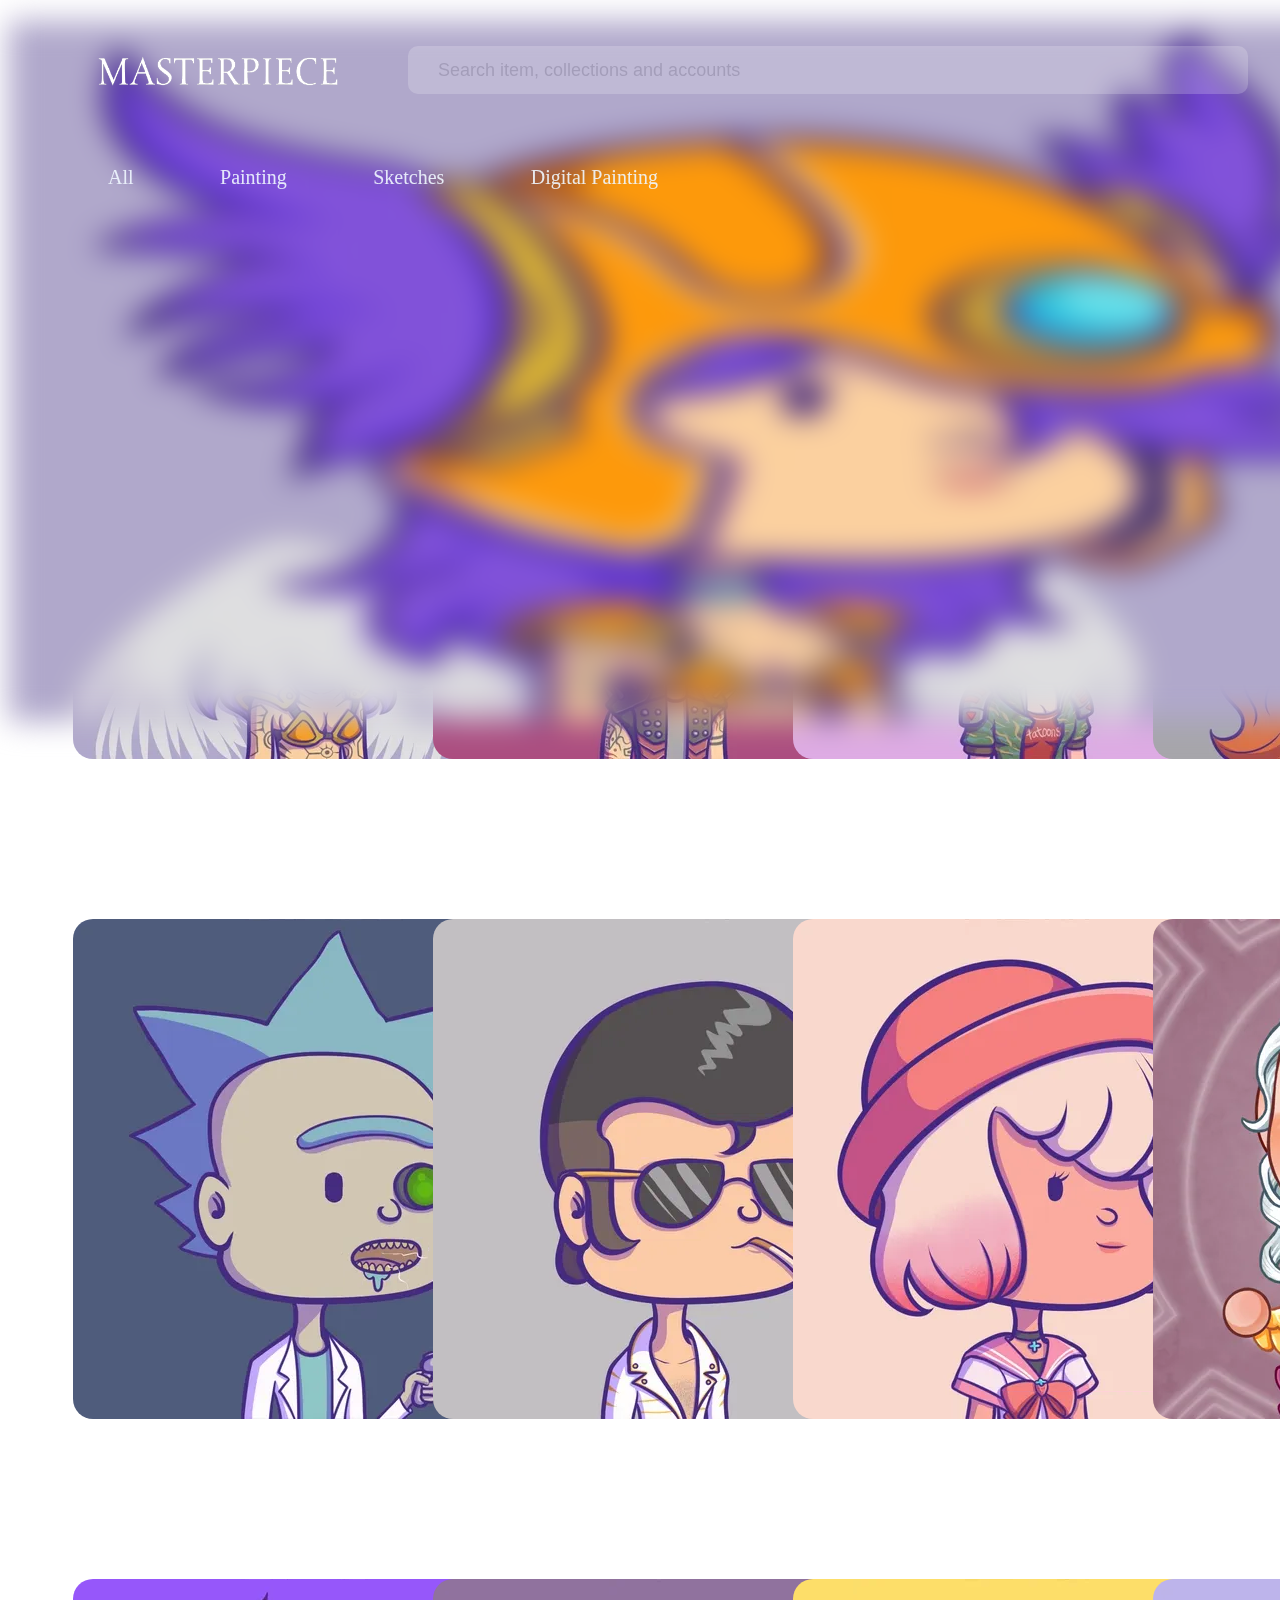
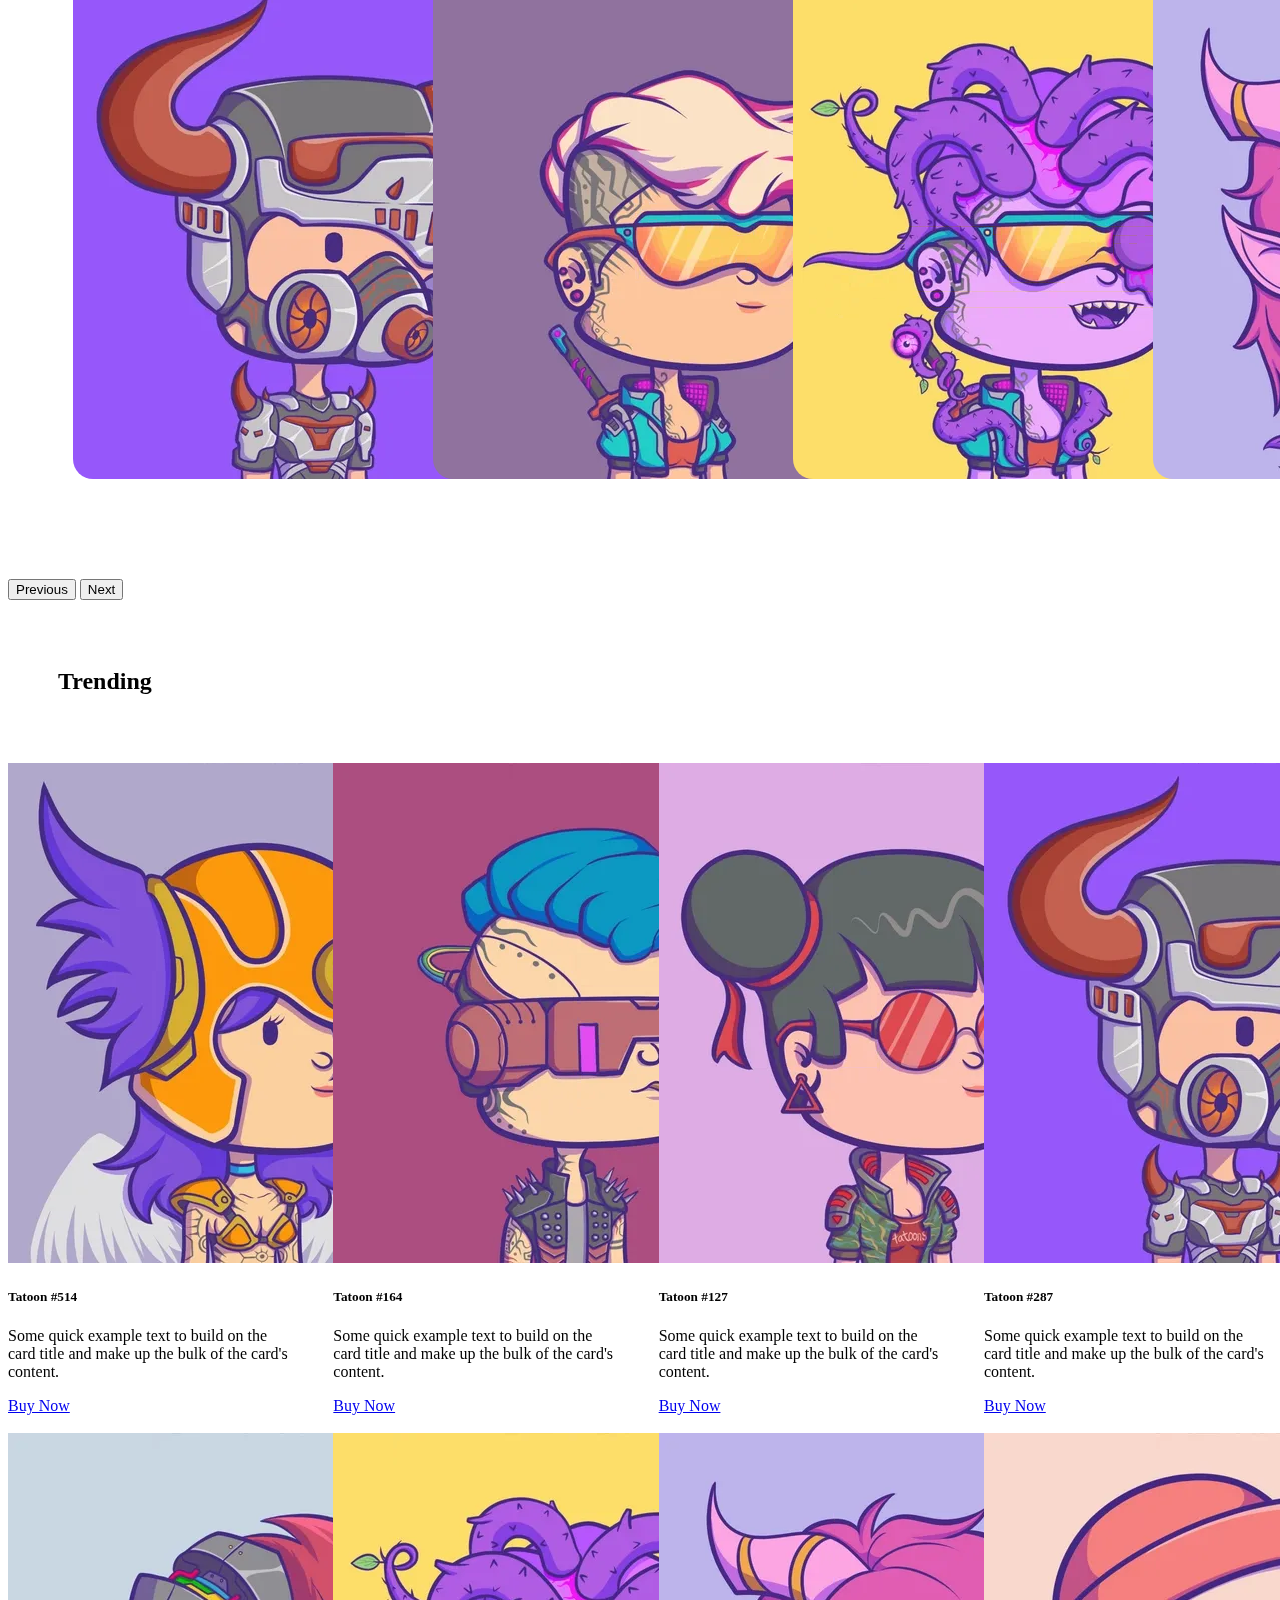
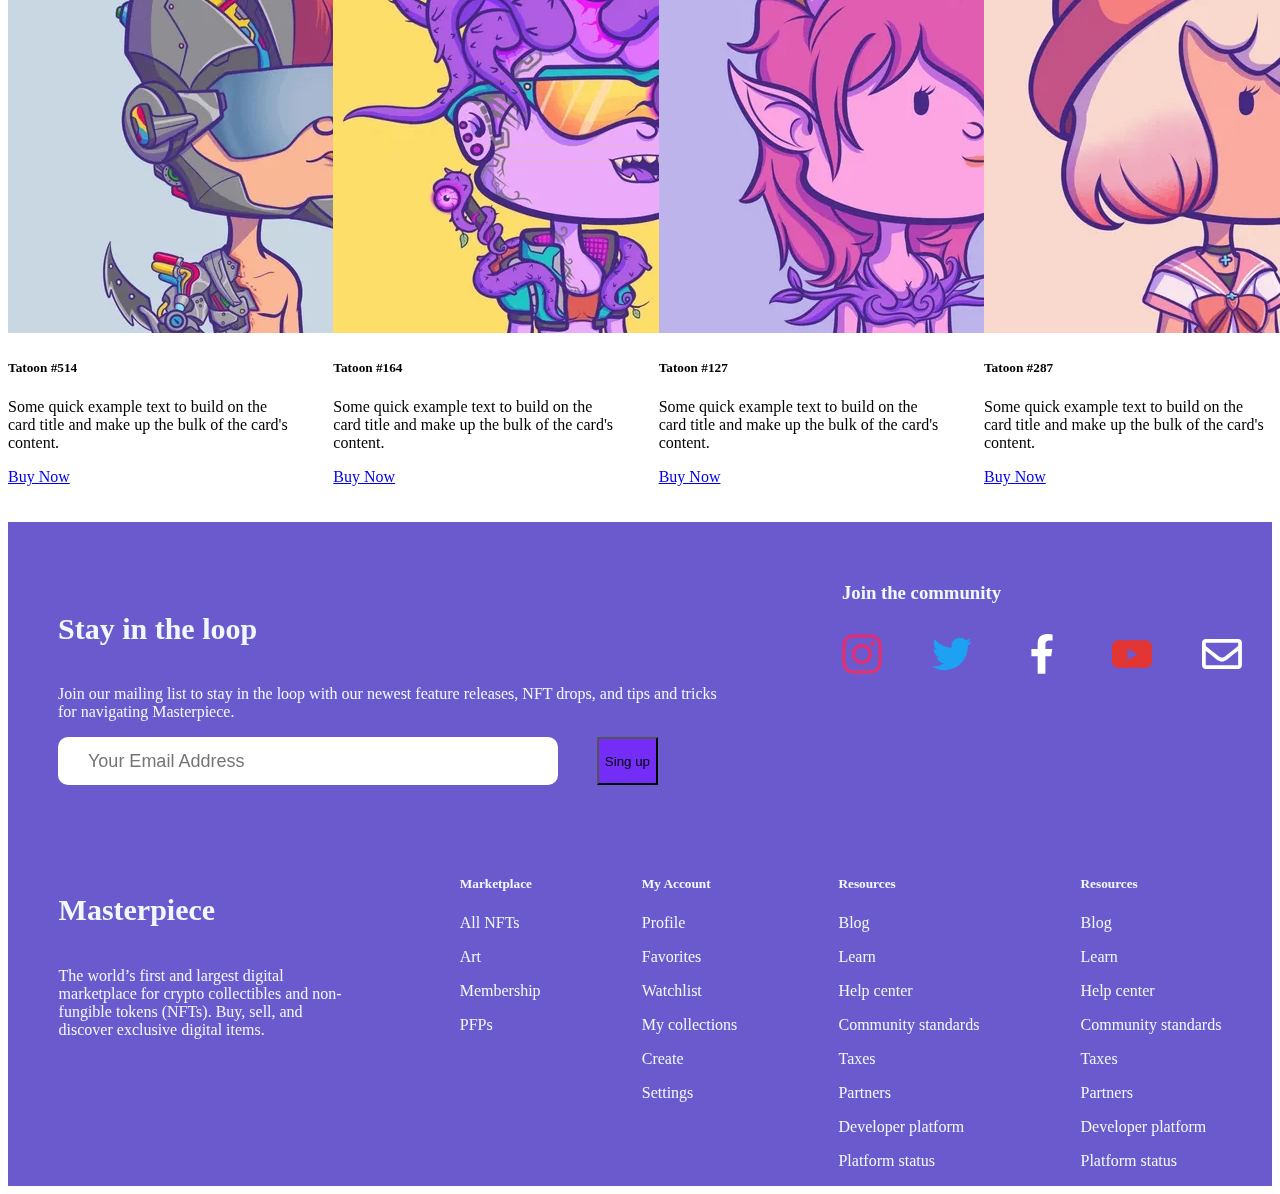
==== commit 3b62eaf6: "Update index.html" ====
--- a/index.html
+++ b/index.html
@@ -100,28 +100,28 @@
                 <div class="main-four">
                     <div class="main-a"><div ><a href="profile.html"><img id="sourceImage"  src="main-d.webp" class="d-block w-100" alt="..."></a></div></div>
                     <div class="main-a"><div><a href="profile.html"><img id="sourceImage" src="main-b.webp" class="d-block w-100" alt="..."></a></div></div>
-                    <div class="main-a"><div><a href="profile.html"><img id="sourceImage" src="imgs/main/main-a.webp" class="d-block w-100" alt="..."></a></div></div>
-                    <div class="main-a"><div><a href="profile.html"><img id="sourceImage" src="imgs/main/main-c.webp" class="d-block w-100" alt="..."></a></div></div>
+                    <div class="main-a"><div><a href="profile.html"><img id="sourceImage" src="main-a.webp" class="d-block w-100" alt="..."></a></div></div>
+                    <div class="main-a"><div><a href="profile.html"><img id="sourceImage" src="main-c.webp" class="d-block w-100" alt="..."></a></div></div>
                 </div>
                 
               </div>
               <div class="carousel-item">
 
                 <div class="main-four">
-                  <div class="main-a"><div><a href="profile.html"><img id="sourceImage" src="imgs/main/main-n.webp" class="d-block w-100" alt="..."></a></div></div>
-                  <div class="main-a"><div><a href="profile.html"><img id="sourceImage" src="imgs/main/main-e.webp" class="d-block w-100" alt="..."></a></div></div>
-                  <div class="main-a"><div><a href="profile.html"><img id="sourceImage" src="imgs/main/main-g.webp" class="d-block w-100" alt="..."></a></div></div>
-                  <div class="main-a"><div><a href="profile.html"><img id="sourceImage" src="imgs/main/main-f.webp" class="d-block w-100" alt="..."></a></div></div>
+                  <div class="main-a"><div><a href="profile.html"><img id="sourceImage" src="main-n.webp" class="d-block w-100" alt="..."></a></div></div>
+                  <div class="main-a"><div><a href="profile.html"><img id="sourceImage" src="main-e.webp" class="d-block w-100" alt="..."></a></div></div>
+                  <div class="main-a"><div><a href="profile.html"><img id="sourceImage" src="main-g.webp" class="d-block w-100" alt="..."></a></div></div>
+                  <div class="main-a"><div><a href="profile.html"><img id="sourceImage" src="main-f.webp" class="d-block w-100" alt="..."></a></div></div>
                 </div>
 
               </div>
               <div class="carousel-item">
 
                 <div class="main-four">
-                    <div class="main-a"><div><a href="profile.html"><img src="imgs/main/main-l.webp" class="d-block w-100" alt="..."></a></div></div>
-                    <div class="main-a"><div><a href="profile.html"></a><img src="imgs/main/main-i.webp" class="d-block w-100" alt="..."></a></div></div>
-                    <div class="main-a"><div><a href="profile.html"></a><img src="imgs/main/main-j.webp" class="d-block w-100" alt="..."></a></div></div>
-                    <div class="main-a"><div><a href="profile.html"><img src="imgs/main/main-k.webp" class="d-block w-100" alt="..."></a></div></div>
+                    <div class="main-a"><div><a href="profile.html"><img src="main-l.webp" class="d-block w-100" alt="..."></a></div></div>
+                    <div class="main-a"><div><a href="profile.html"></a><img src="main-i.webp" class="d-block w-100" alt="..."></a></div></div>
+                    <div class="main-a"><div><a href="profile.html"></a><img src="main-j.webp" class="d-block w-100" alt="..."></a></div></div>
+                    <div class="main-a"><div><a href="profile.html"><img src="main-k.webp" class="d-block w-100" alt="..."></a></div></div>
                 </div>
 
             </div>
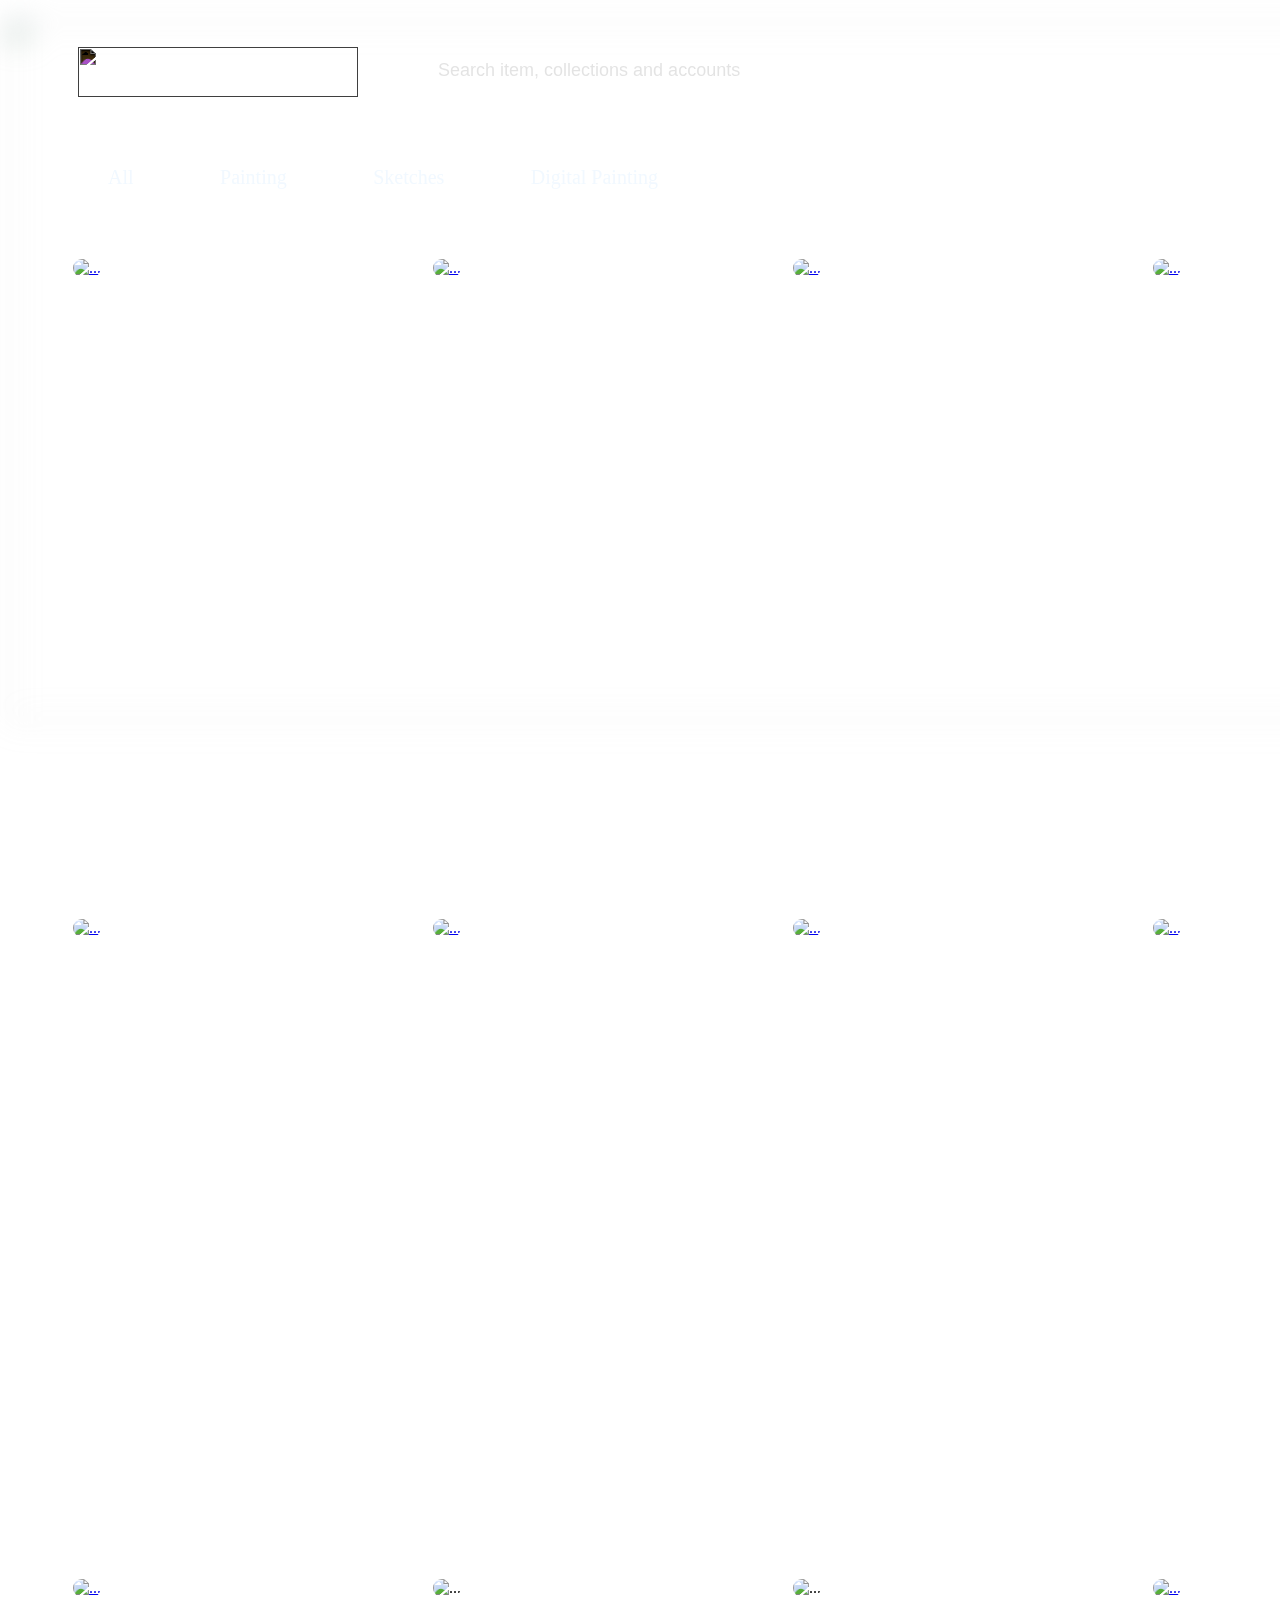
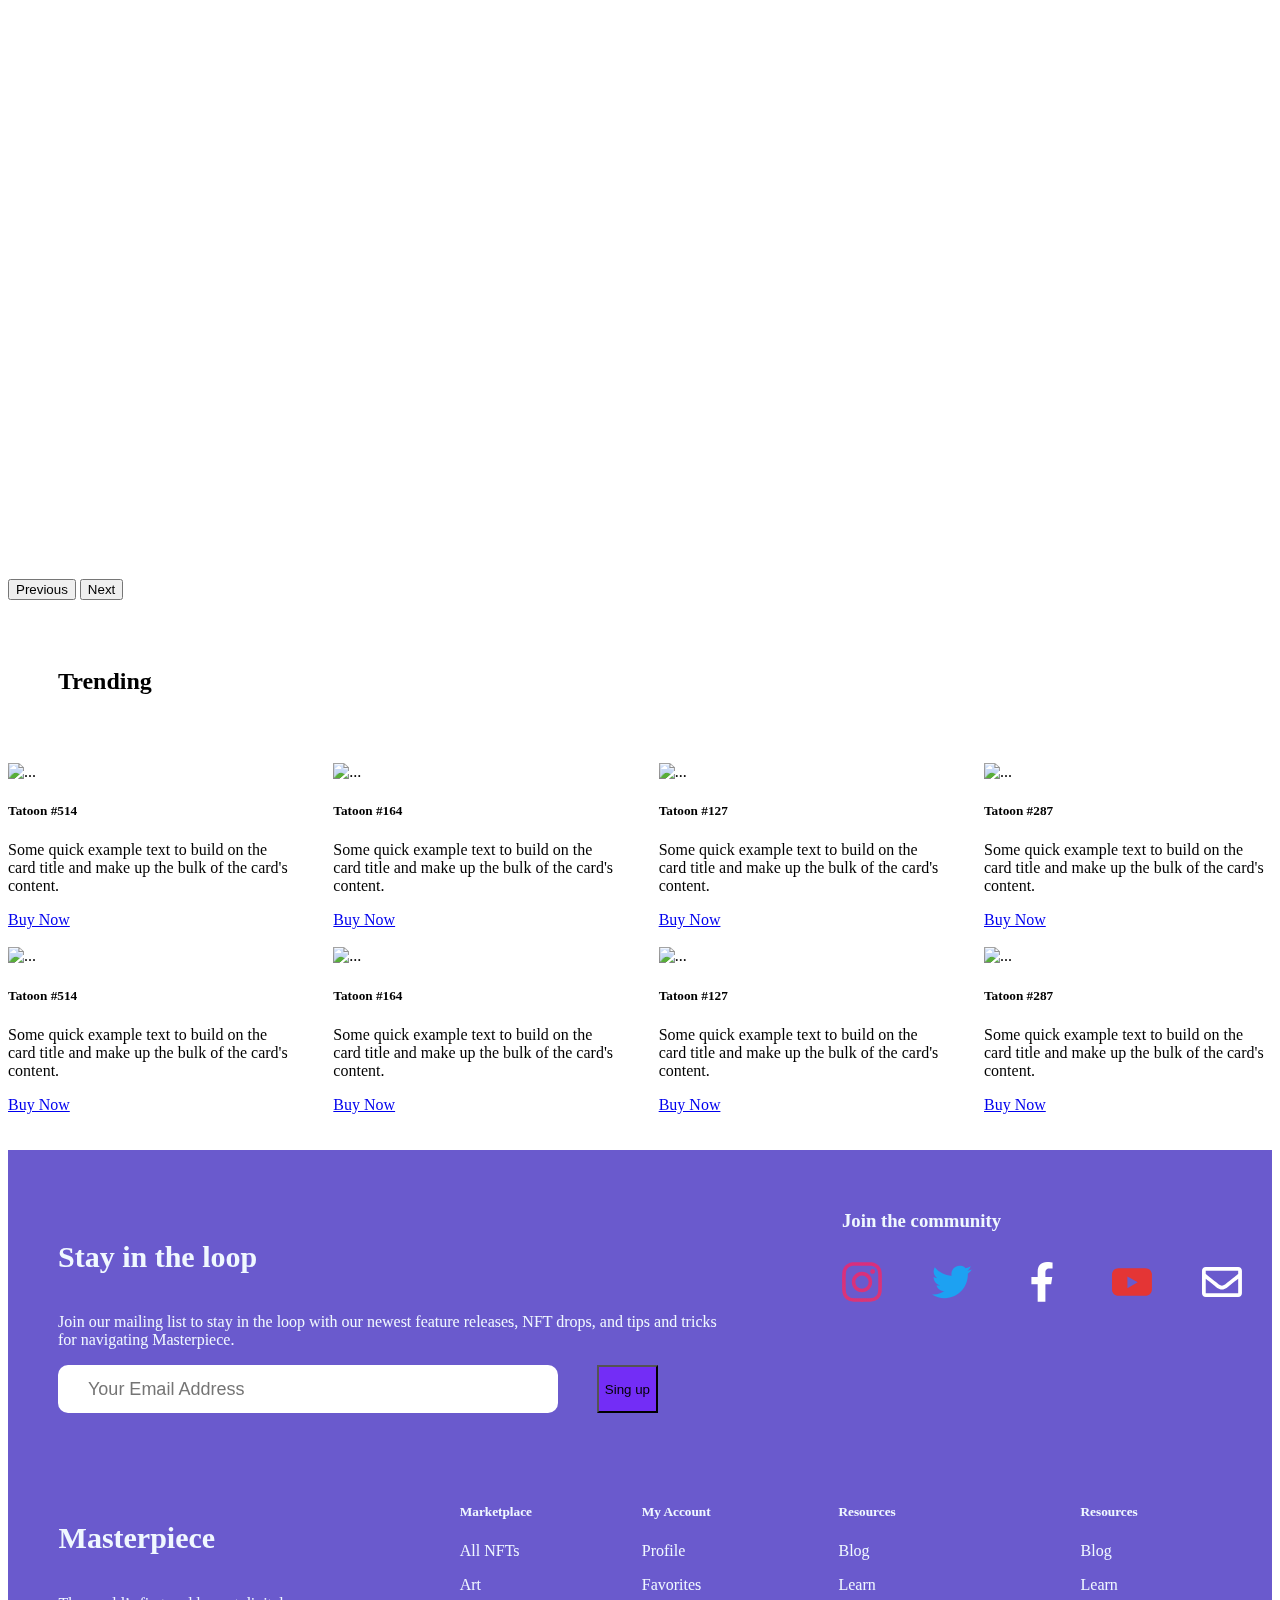
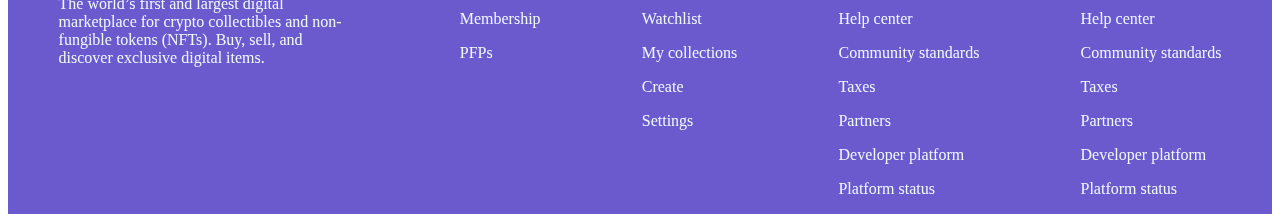
==== commit 0ba79f7e: "Update index.html" ====
--- a/index.html
+++ b/index.html
@@ -10,6 +10,8 @@
       crossorigin="anonymous"
     />
     <link rel="stylesheet" href="style.css" />
+    <link rel="stylesheet" href="responsive.css" />
+
     <title>Masterpiece.com</title>
   </head>
   <body>
@@ -31,7 +33,7 @@
       <nav >
 
         <section class="nav-bar">
-                  <img class="logo" src="Logo.png" />
+                  <img class="logo" src="imgs/main/Logo.png" />
         
       
 
@@ -98,30 +100,30 @@
               <div class="carousel-item active">
                                                 
                 <div class="main-four">
-                    <div class="main-a"><div ><a href="profile.html"><img id="sourceImage"  src="main-d.webp" class="d-block w-100" alt="..."></a></div></div>
-                    <div class="main-a"><div><a href="profile.html"><img id="sourceImage" src="main-b.webp" class="d-block w-100" alt="..."></a></div></div>
-                    <div class="main-a"><div><a href="profile.html"><img id="sourceImage" src="main-a.webp" class="d-block w-100" alt="..."></a></div></div>
-                    <div class="main-a"><div><a href="profile.html"><img id="sourceImage" src="main-c.webp" class="d-block w-100" alt="..."></a></div></div>
+                    <div class="main-a"><div ><a href="profile.html"><img id="sourceImage"  src="imgs/main/main-d.webp" class="d-block w-100" alt="..."></a></div></div>
+                    <div class="main-a"><div><a href="profile.html"><img id="sourceImage" src="imgs/main/main-b.webp" class="d-block w-100" alt="..."></a></div></div>
+                    <div class="main-a"><div><a href="profile.html"><img id="sourceImage" src="imgs/main/main-a.webp" class="d-block w-100" alt="..."></a></div></div>
+                    <div class="main-a" class="hide"><div><a href="profile.html"><img id="sourceImage" src="imgs/main/main-c.webp" class="d-block w-100" alt="..."></a></div></div>
                 </div>
                 
               </div>
               <div class="carousel-item">
 
                 <div class="main-four">
-                  <div class="main-a"><div><a href="profile.html"><img id="sourceImage" src="main-n.webp" class="d-block w-100" alt="..."></a></div></div>
-                  <div class="main-a"><div><a href="profile.html"><img id="sourceImage" src="main-e.webp" class="d-block w-100" alt="..."></a></div></div>
-                  <div class="main-a"><div><a href="profile.html"><img id="sourceImage" src="main-g.webp" class="d-block w-100" alt="..."></a></div></div>
-                  <div class="main-a"><div><a href="profile.html"><img id="sourceImage" src="main-f.webp" class="d-block w-100" alt="..."></a></div></div>
+                  <div class="main-a"><div><a  href="profile.html"><img id="sourceImage" src="imgs/main/main-n.webp" class="d-block w-100" alt="..."></a></div></div>
+                  <div class="main-a"><div><a href="profile.html"><img id="sourceImage" src="imgs/main/main-e.webp" class="d-block w-100" alt="..."></a></div></div>
+                  <div class="main-a"><div><a href="profile.html"><img id="sourceImage" src="imgs/main/main-g.webp" class="d-block w-100" alt="..."></a></div></div>
+                  <div class="main-a" class="hide" ><div><a href="profile.html"><img id="sourceImage" src="imgs/main/main-f.webp" class="d-block w-100" alt="..."></a></div></div>
                 </div>
 
               </div>
               <div class="carousel-item">
 
                 <div class="main-four">
-                    <div class="main-a"><div><a href="profile.html"><img src="main-l.webp" class="d-block w-100" alt="..."></a></div></div>
-                    <div class="main-a"><div><a href="profile.html"></a><img src="main-i.webp" class="d-block w-100" alt="..."></a></div></div>
-                    <div class="main-a"><div><a href="profile.html"></a><img src="main-j.webp" class="d-block w-100" alt="..."></a></div></div>
-                    <div class="main-a"><div><a href="profile.html"><img src="main-k.webp" class="d-block w-100" alt="..."></a></div></div>
+                    <div class="main-a"><div><a href="profile.html"><img src="imgs/main/main-l.webp" class="d-block w-100" alt="..."></a></div></div>
+                    <div class="main-a"><div><a href="profile.html"></a><img src="imgs/main/main-i.webp" class="d-block w-100" alt="..."></a></div></div>
+                    <div class="main-a"><div><a href="profile.html"></a><img src="imgs/main/main-j.webp" class="d-block w-100" alt="..."></a></div></div>
+                    <div class="main-a" class="hide"><div><a href="profile.html"><img src="imgs/main/main-k.webp" class="d-block w-100" alt="..."></a></div></div>
                 </div>
 
             </div>
@@ -146,13 +148,14 @@
     <br>
 
     <section >
-      <div>
+      <div >
         <h2 style="margin: 50px;">Trending</h2>
       </div>
       <br>
+      <section class="sectionn">
       <div class="container">
         <div class="card" style="width: 18rem;">
-          <img src="main-d.webp" class="card-img-top" alt="...">
+          <img src="imgs/main/main-d.webp" class="card-img-top" alt="...">
           <div class="card-body">
             <h5 class="card-title">Tatoon #514</h5>
             <p class="card-text">Some quick example text to build on the card title and make up the bulk of the card's content.</p>
@@ -160,7 +163,7 @@
           </div>
         </div>
         <div class="card" style="width: 18rem;">
-          <img src="main-b.webp" class="card-img-top" alt="...">
+          <img src="imgs/main/main-b.webp" class="card-img-top" alt="...">
           <div class="card-body">
             <h5 class="card-title">Tatoon #164</h5>
             <p class="card-text">Some quick example text to build on the card title and make up the bulk of the card's content.</p>
@@ -168,7 +171,7 @@
           </div>
         </div>
         <div class="card" style="width: 18rem;">
-          <img src="main-a.webp" class="card-img-top" alt="...">
+          <img src="imgs/main/main-a.webp" class="card-img-top" alt="...">
           <div class="card-body">
             <h5 class="card-title">Tatoon #127</h5>
             <p class="card-text">Some quick example text to build on the card title and make up the bulk of the card's content.</p>
@@ -176,7 +179,7 @@
           </div>
         </div>
         <div class="card" style="width: 18rem;">
-          <img src="main-l.webp" class="card-img-top" alt="...">
+          <img src="imgs/main/main-l.webp" class="card-img-top" alt="...">
           <div class="card-body">
             <h5 class="card-title">Tatoon #287</h5>
             <p class="card-text">Some quick example text to build on the card title and make up the bulk of the card's content.</p>
@@ -189,7 +192,7 @@
 
       <div class="container">
         <div class="card" style="width: 18rem;">
-          <img src="main-h.webp" class="card-img-top" alt="...">
+          <img src="imgs/main/main-h.webp" class="card-img-top" alt="...">
           <div class="card-body">
             <h5 class="card-title">Tatoon #514</h5>
             <p class="card-text">Some quick example text to build on the card title and make up the bulk of the card's content.</p>
@@ -197,7 +200,7 @@
           </div>
         </div>
         <div class="card" style="width: 18rem;">
-          <img src="main-j.webp" class="card-img-top" alt="...">
+          <img src="imgs/main/main-j.webp" class="card-img-top" alt="...">
           <div class="card-body">
             <h5 class="card-title">Tatoon #164</h5>
             <p class="card-text">Some quick example text to build on the card title and make up the bulk of the card's content.</p>
@@ -205,7 +208,7 @@
           </div>
         </div>
         <div class="card" style="width: 18rem;">
-          <img src="main-k.webp" class="card-img-top" alt="...">
+          <img src="imgs/main/main-k.webp" class="card-img-top" alt="...">
           <div class="card-body">
             <h5 class="card-title">Tatoon #127</h5>
             <p class="card-text">Some quick example text to build on the card title and make up the bulk of the card's content.</p>
@@ -213,7 +216,7 @@
           </div>
         </div>
         <div class="card" style="width: 18rem;">
-          <img src="main-g.webp" class="card-img-top" alt="...">
+          <img src="imgs/main/main-g.webp" class="card-img-top" alt="...">
           <div class="card-body">
             <h5 class="card-title">Tatoon #287</h5>
             <p class="card-text">Some quick example text to build on the card title and make up the bulk of the card's content.</p>
@@ -221,6 +224,7 @@
           </div>
         </div>
       </div>
+    </section>
     </section>
     <br><br>
 
--- a/style.css
+++ b/style.css
@@ -19,6 +19,12 @@
 
 
 
+.background{
+    width: 100%;
+    max-width: 1515px;
+    margin: 0 auto;
+}
+
 .bgimg img{
     /* position: relative; */
     /* display: block; */
@@ -51,19 +57,18 @@
     /* mask: linear-gradient(to right, transparent 0%, black 50%, transparent 100%); */
 
 }
+
+
 .bgimg{
     display: block;
     width: 100%;
     height: auto;
     /* background-color: rgb(255, 255, 255); */
-
-
-
-
-    /* /////////////////////////////////////////////////////////////////////////////////////////////////////////////////////////////////////////////////////// */
-   
-
-}
+}
+
+
+
+
 .navbar{
     /* background-color: rgb(0, 0, 0); */
     height: 0;
@@ -87,9 +92,11 @@
     display: flex;
 }
 
+
 .nav{
     display: flex;
 }
+
 /* top-three */
 
 .logo{
@@ -329,4 +336,4 @@
 }
 .profile-info{
     margin: 45px 0 0 50px;
-}+}
--- a/responsive.css
+++ b/responsive.css
@@ -0,0 +1,101 @@
+@media (max-width: 1050px) {
+
+    .background {
+        max-width: 500px; /* Set the maximum width to 100% for screens less than 400px wide */
+      }
+
+    .nav-bar {
+      /* background-color: springgreen;  */
+      max-width: 200px;
+      flex-direction: column;
+    }
+
+    .search-input{
+        display: flex;
+        font-size: 18px;
+        height: 48px;
+        width: 500px;
+    }
+
+    .bgimg img{
+        max-width: 1080px;
+        height: 1000px;
+    }
+    .bgimg{
+        width: 1080px;
+        
+    }
+    .Main-section{
+        width: 1080px;
+        /* margin: 0 90px 0 10px; */
+        padding: 50px 50px 0 50px;
+    }
+    .main-four{
+        /* margin: 5px 100px; */
+        padding: 0 100px;
+    }
+    .nav-bar{
+        display: flex;
+    }
+    
+ .icons{
+    float: right;
+    /* display: flex; */
+    width: 100px;
+    padding-left: 50px;
+    /* font-size: 20px; */
+ }
+
+
+    .container{
+        
+        /* padding: 0 50px 0 50px; */
+        display: flex;
+        flex-wrap: wrap;
+        margin: 50px;
+        /* justify-content: space-between ; */
+        /* justify-content: space-around; */
+
+        
+    }
+    .sectionn{
+        width: 1080px;
+        padding-top: 0px;
+        display: flex;
+        justify-content: center;
+    }
+
+
+    .card{
+        /* height: 550px;
+        width: 50px; */
+        margin: 60px;
+    }
+    .main-four{
+        max-width: 1000px;
+        
+    }
+
+    
+    .foot, .foot-2, .foot-3{
+        flex-direction: column;
+        max-width: 1080px;
+        text-align: center;
+        align-items: center;
+
+        
+    }
+    .foot-3{
+        text-align: center;
+        max-width: 1080px;
+
+    }
+    .login{
+        max-width: 1080px;
+        height: 50px;
+    }
+    footer{
+        width: 1080px;
+    }
+        
+  }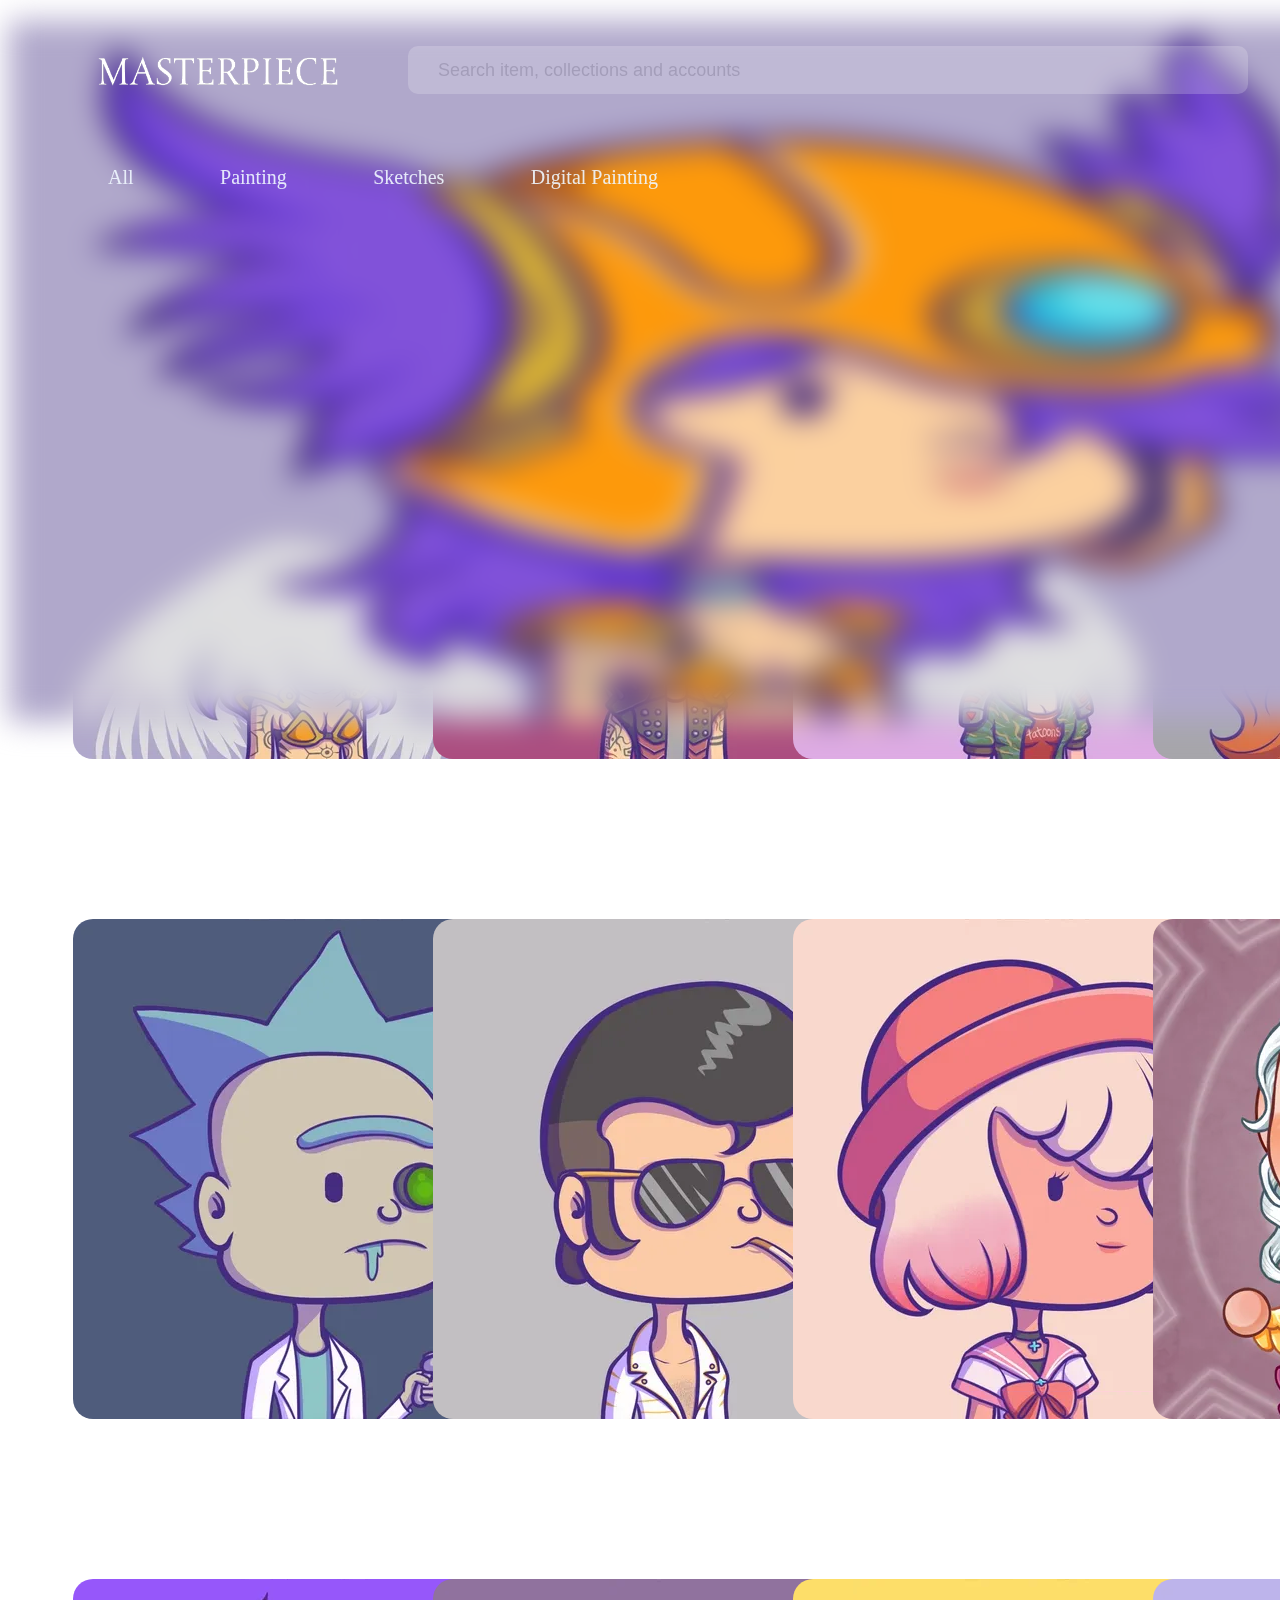
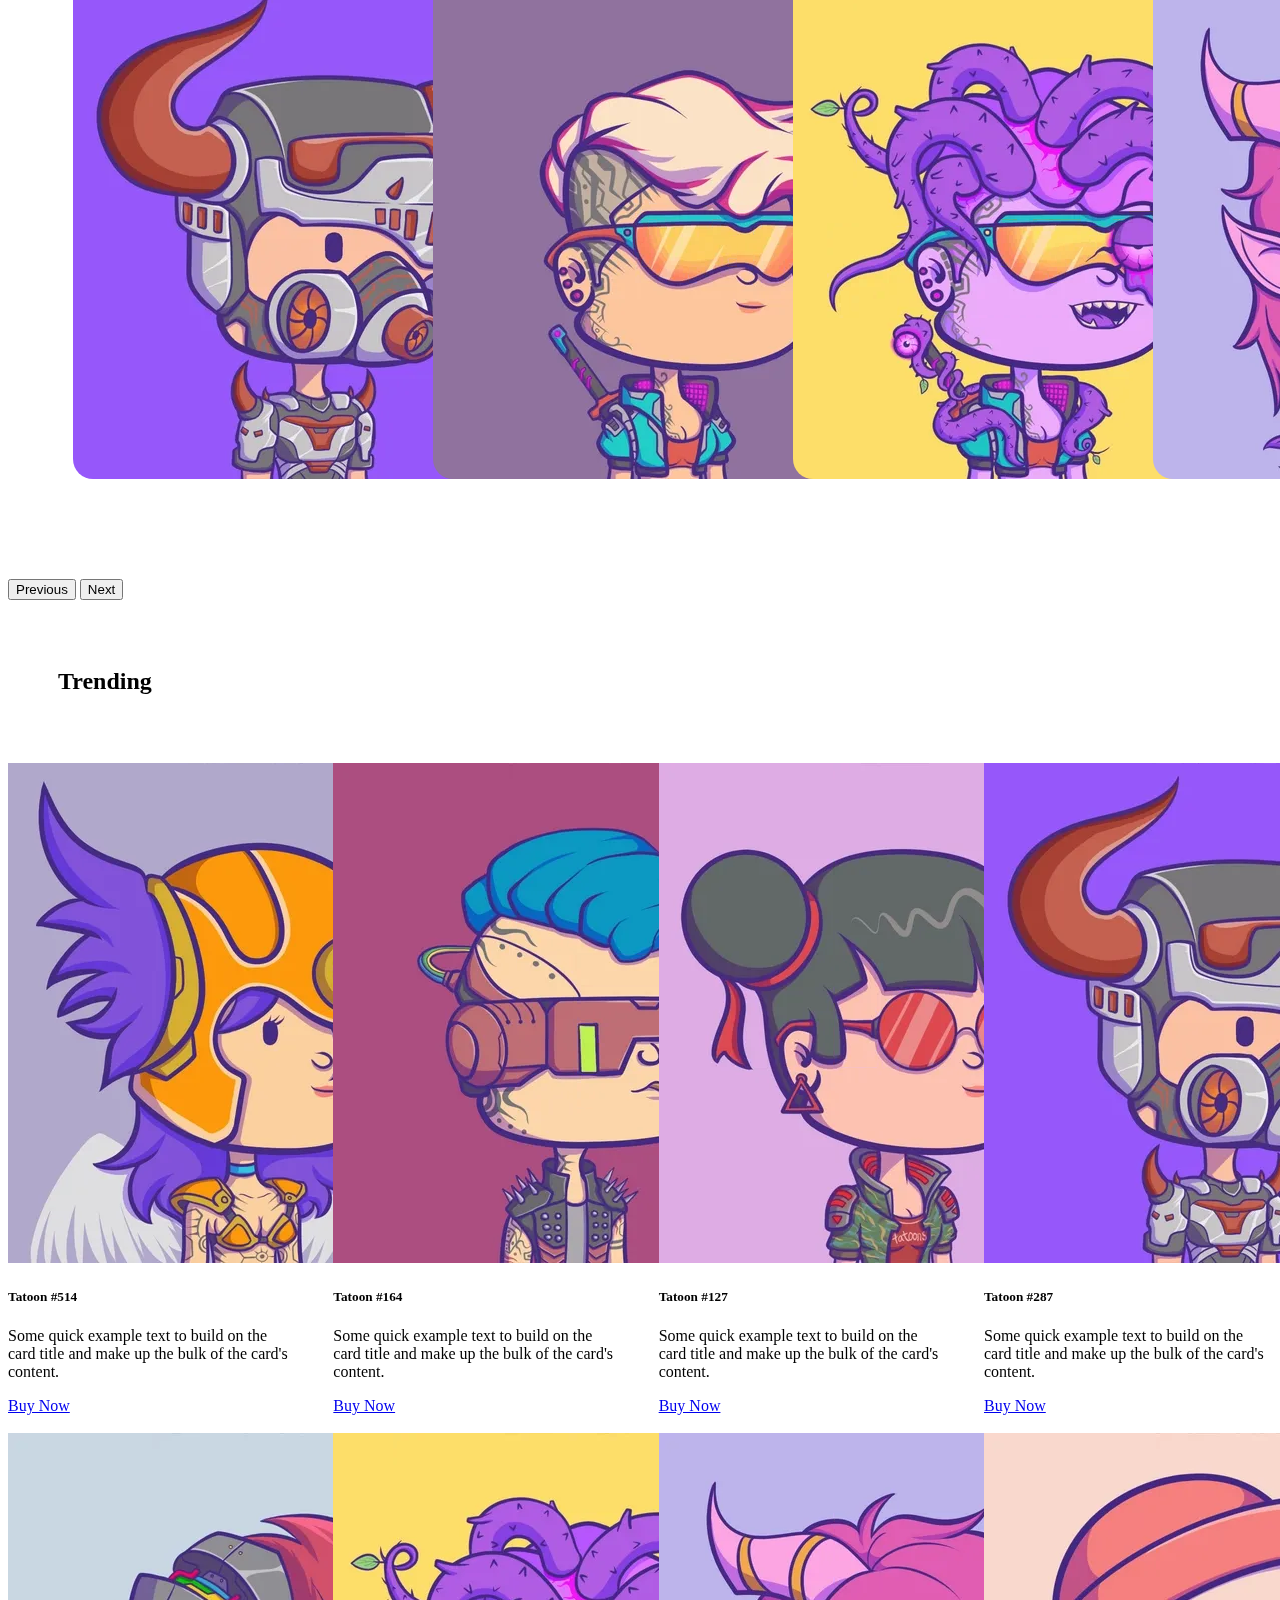
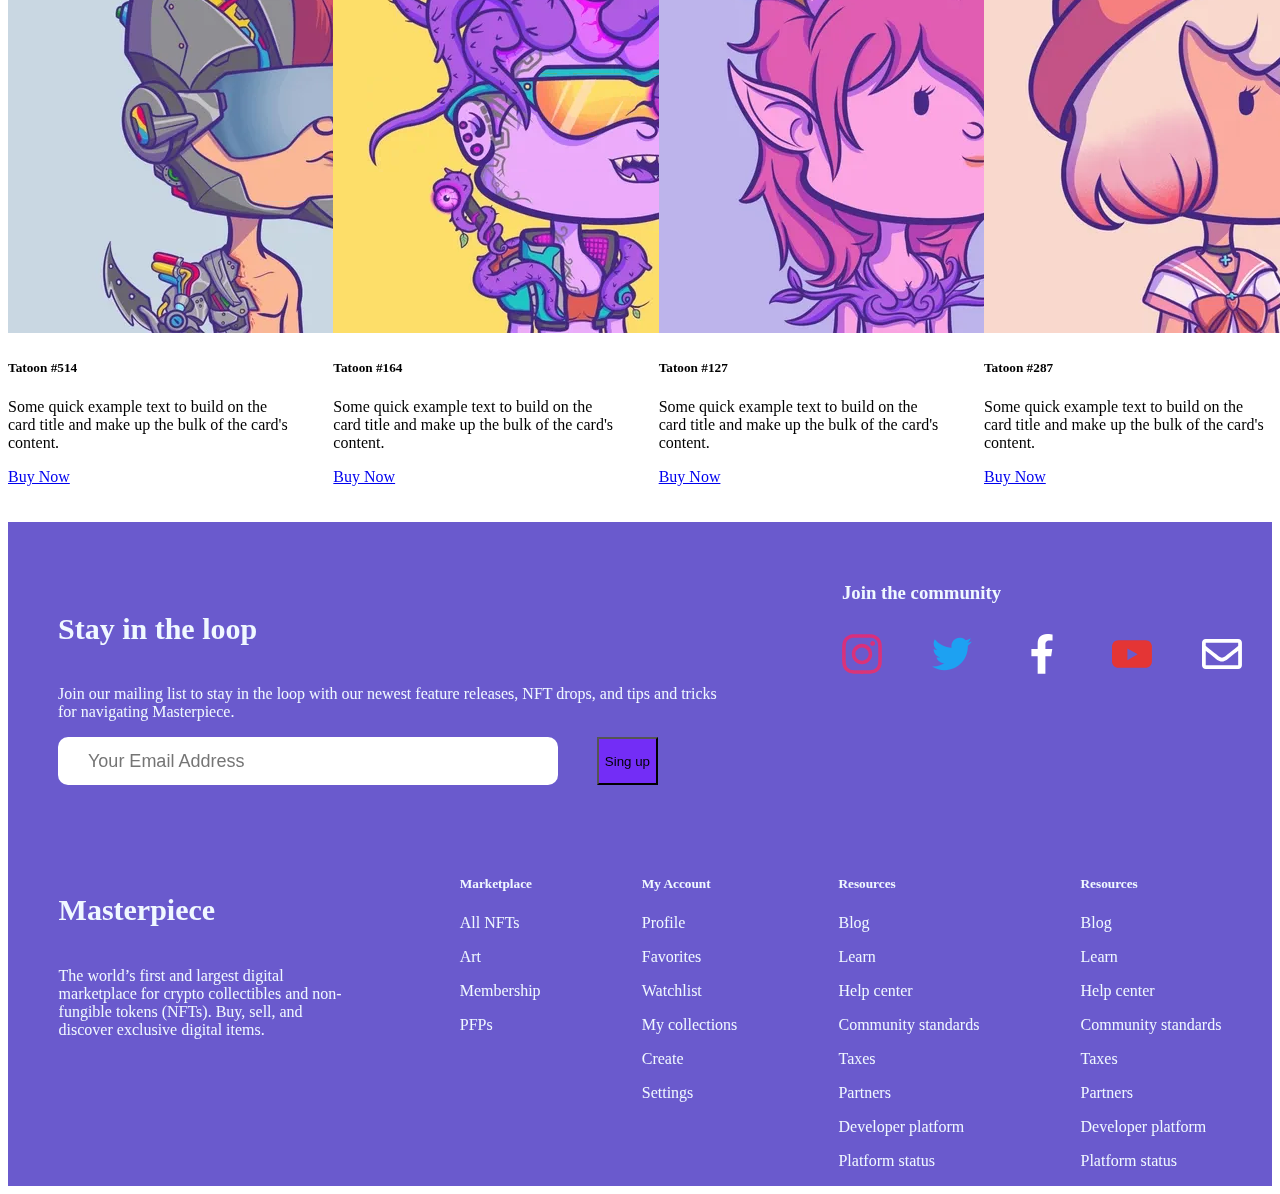
==== commit 8ec7c589: "Update index.html" ====
--- a/index.html
+++ b/index.html
@@ -33,7 +33,7 @@
       <nav >
 
         <section class="nav-bar">
-                  <img class="logo" src="imgs/main/Logo.png" />
+                  <img class="logo" src="Logo.png" />
         
       
 
@@ -100,30 +100,30 @@
               <div class="carousel-item active">
                                                 
                 <div class="main-four">
-                    <div class="main-a"><div ><a href="profile.html"><img id="sourceImage"  src="imgs/main/main-d.webp" class="d-block w-100" alt="..."></a></div></div>
-                    <div class="main-a"><div><a href="profile.html"><img id="sourceImage" src="imgs/main/main-b.webp" class="d-block w-100" alt="..."></a></div></div>
-                    <div class="main-a"><div><a href="profile.html"><img id="sourceImage" src="imgs/main/main-a.webp" class="d-block w-100" alt="..."></a></div></div>
-                    <div class="main-a" class="hide"><div><a href="profile.html"><img id="sourceImage" src="imgs/main/main-c.webp" class="d-block w-100" alt="..."></a></div></div>
+                    <div class="main-a"><div ><a href="profile.html"><img id="sourceImage"  src="main-d.webp" class="d-block w-100" alt="..."></a></div></div>
+                    <div class="main-a"><div><a href="profile.html"><img id="sourceImage" src="main-b.webp" class="d-block w-100" alt="..."></a></div></div>
+                    <div class="main-a"><div><a href="profile.html"><img id="sourceImage" src="main-a.webp" class="d-block w-100" alt="..."></a></div></div>
+                    <div class="main-a" class="hide"><div><a href="profile.html"><img id="sourceImage" src="main-c.webp" class="d-block w-100" alt="..."></a></div></div>
                 </div>
                 
               </div>
               <div class="carousel-item">
 
                 <div class="main-four">
-                  <div class="main-a"><div><a  href="profile.html"><img id="sourceImage" src="imgs/main/main-n.webp" class="d-block w-100" alt="..."></a></div></div>
-                  <div class="main-a"><div><a href="profile.html"><img id="sourceImage" src="imgs/main/main-e.webp" class="d-block w-100" alt="..."></a></div></div>
-                  <div class="main-a"><div><a href="profile.html"><img id="sourceImage" src="imgs/main/main-g.webp" class="d-block w-100" alt="..."></a></div></div>
-                  <div class="main-a" class="hide" ><div><a href="profile.html"><img id="sourceImage" src="imgs/main/main-f.webp" class="d-block w-100" alt="..."></a></div></div>
+                  <div class="main-a"><div><a  href="profile.html"><img id="sourceImage" src="main-n.webp" class="d-block w-100" alt="..."></a></div></div>
+                  <div class="main-a"><div><a href="profile.html"><img id="sourceImage" src="main-e.webp" class="d-block w-100" alt="..."></a></div></div>
+                  <div class="main-a"><div><a href="profile.html"><img id="sourceImage" src="main-g.webp" class="d-block w-100" alt="..."></a></div></div>
+                  <div class="main-a" class="hide" ><div><a href="profile.html"><img id="sourceImage" src="main-f.webp" class="d-block w-100" alt="..."></a></div></div>
                 </div>
 
               </div>
               <div class="carousel-item">
 
                 <div class="main-four">
-                    <div class="main-a"><div><a href="profile.html"><img src="imgs/main/main-l.webp" class="d-block w-100" alt="..."></a></div></div>
-                    <div class="main-a"><div><a href="profile.html"></a><img src="imgs/main/main-i.webp" class="d-block w-100" alt="..."></a></div></div>
-                    <div class="main-a"><div><a href="profile.html"></a><img src="imgs/main/main-j.webp" class="d-block w-100" alt="..."></a></div></div>
-                    <div class="main-a" class="hide"><div><a href="profile.html"><img src="imgs/main/main-k.webp" class="d-block w-100" alt="..."></a></div></div>
+                    <div class="main-a"><div><a href="profile.html"><img src="main-l.webp" class="d-block w-100" alt="..."></a></div></div>
+                    <div class="main-a"><div><a href="profile.html"></a><img src="main-i.webp" class="d-block w-100" alt="..."></a></div></div>
+                    <div class="main-a"><div><a href="profile.html"></a><img src="main-j.webp" class="d-block w-100" alt="..."></a></div></div>
+                    <div class="main-a" class="hide"><div><a href="profile.html"><img src="main-k.webp" class="d-block w-100" alt="..."></a></div></div>
                 </div>
 
             </div>
@@ -155,7 +155,7 @@
       <section class="sectionn">
       <div class="container">
         <div class="card" style="width: 18rem;">
-          <img src="imgs/main/main-d.webp" class="card-img-top" alt="...">
+          <img src="main-d.webp" class="card-img-top" alt="...">
           <div class="card-body">
             <h5 class="card-title">Tatoon #514</h5>
             <p class="card-text">Some quick example text to build on the card title and make up the bulk of the card's content.</p>
@@ -163,7 +163,7 @@
           </div>
         </div>
         <div class="card" style="width: 18rem;">
-          <img src="imgs/main/main-b.webp" class="card-img-top" alt="...">
+          <img src="main-b.webp" class="card-img-top" alt="...">
           <div class="card-body">
             <h5 class="card-title">Tatoon #164</h5>
             <p class="card-text">Some quick example text to build on the card title and make up the bulk of the card's content.</p>
@@ -171,7 +171,7 @@
           </div>
         </div>
         <div class="card" style="width: 18rem;">
-          <img src="imgs/main/main-a.webp" class="card-img-top" alt="...">
+          <img src="main-a.webp" class="card-img-top" alt="...">
           <div class="card-body">
             <h5 class="card-title">Tatoon #127</h5>
             <p class="card-text">Some quick example text to build on the card title and make up the bulk of the card's content.</p>
@@ -179,7 +179,7 @@
           </div>
         </div>
         <div class="card" style="width: 18rem;">
-          <img src="imgs/main/main-l.webp" class="card-img-top" alt="...">
+          <img src="main-l.webp" class="card-img-top" alt="...">
           <div class="card-body">
             <h5 class="card-title">Tatoon #287</h5>
             <p class="card-text">Some quick example text to build on the card title and make up the bulk of the card's content.</p>
@@ -192,7 +192,7 @@
 
       <div class="container">
         <div class="card" style="width: 18rem;">
-          <img src="imgs/main/main-h.webp" class="card-img-top" alt="...">
+          <img src="main-h.webp" class="card-img-top" alt="...">
           <div class="card-body">
             <h5 class="card-title">Tatoon #514</h5>
             <p class="card-text">Some quick example text to build on the card title and make up the bulk of the card's content.</p>
@@ -200,7 +200,7 @@
           </div>
         </div>
         <div class="card" style="width: 18rem;">
-          <img src="imgs/main/main-j.webp" class="card-img-top" alt="...">
+          <img src="main-j.webp" class="card-img-top" alt="...">
           <div class="card-body">
             <h5 class="card-title">Tatoon #164</h5>
             <p class="card-text">Some quick example text to build on the card title and make up the bulk of the card's content.</p>
@@ -208,7 +208,7 @@
           </div>
         </div>
         <div class="card" style="width: 18rem;">
-          <img src="imgs/main/main-k.webp" class="card-img-top" alt="...">
+          <img src="main-k.webp" class="card-img-top" alt="...">
           <div class="card-body">
             <h5 class="card-title">Tatoon #127</h5>
             <p class="card-text">Some quick example text to build on the card title and make up the bulk of the card's content.</p>
@@ -216,7 +216,7 @@
           </div>
         </div>
         <div class="card" style="width: 18rem;">
-          <img src="imgs/main/main-g.webp" class="card-img-top" alt="...">
+          <img src="main-g.webp" class="card-img-top" alt="...">
           <div class="card-body">
             <h5 class="card-title">Tatoon #287</h5>
             <p class="card-text">Some quick example text to build on the card title and make up the bulk of the card's content.</p>
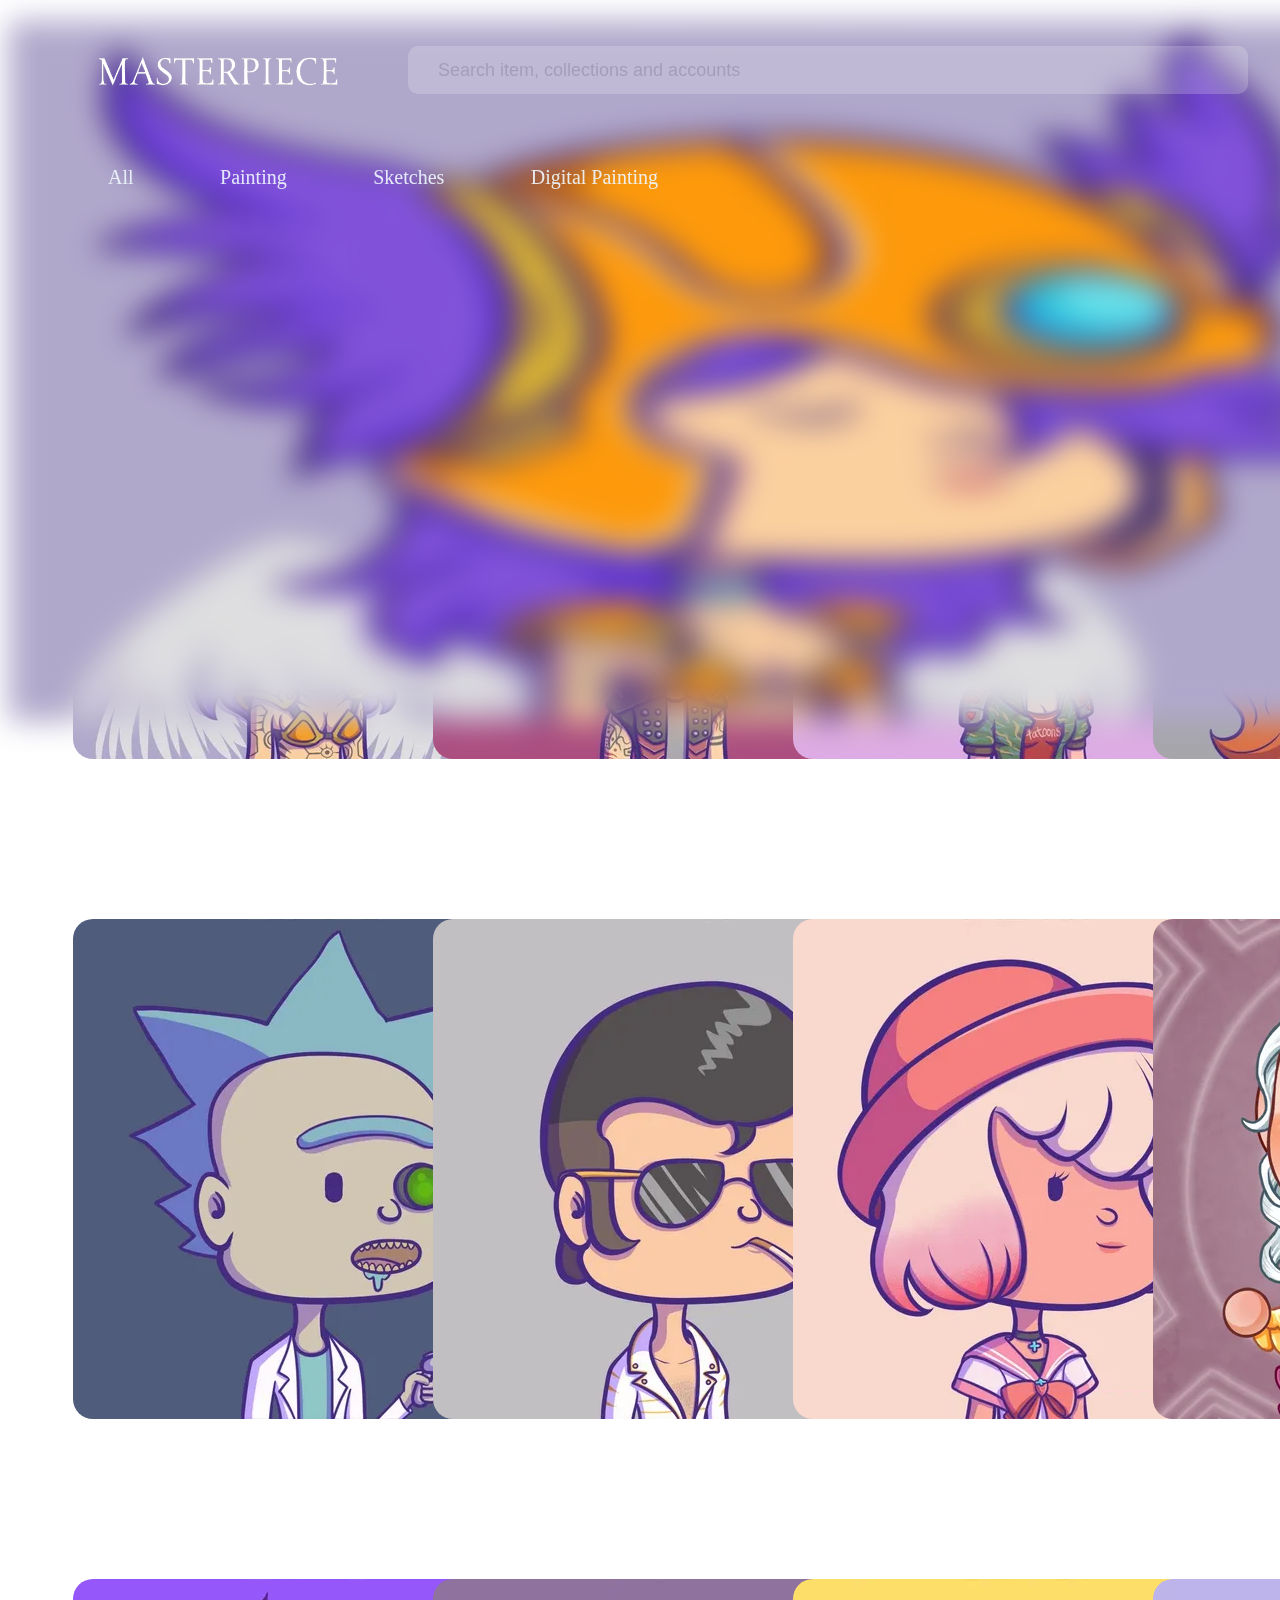
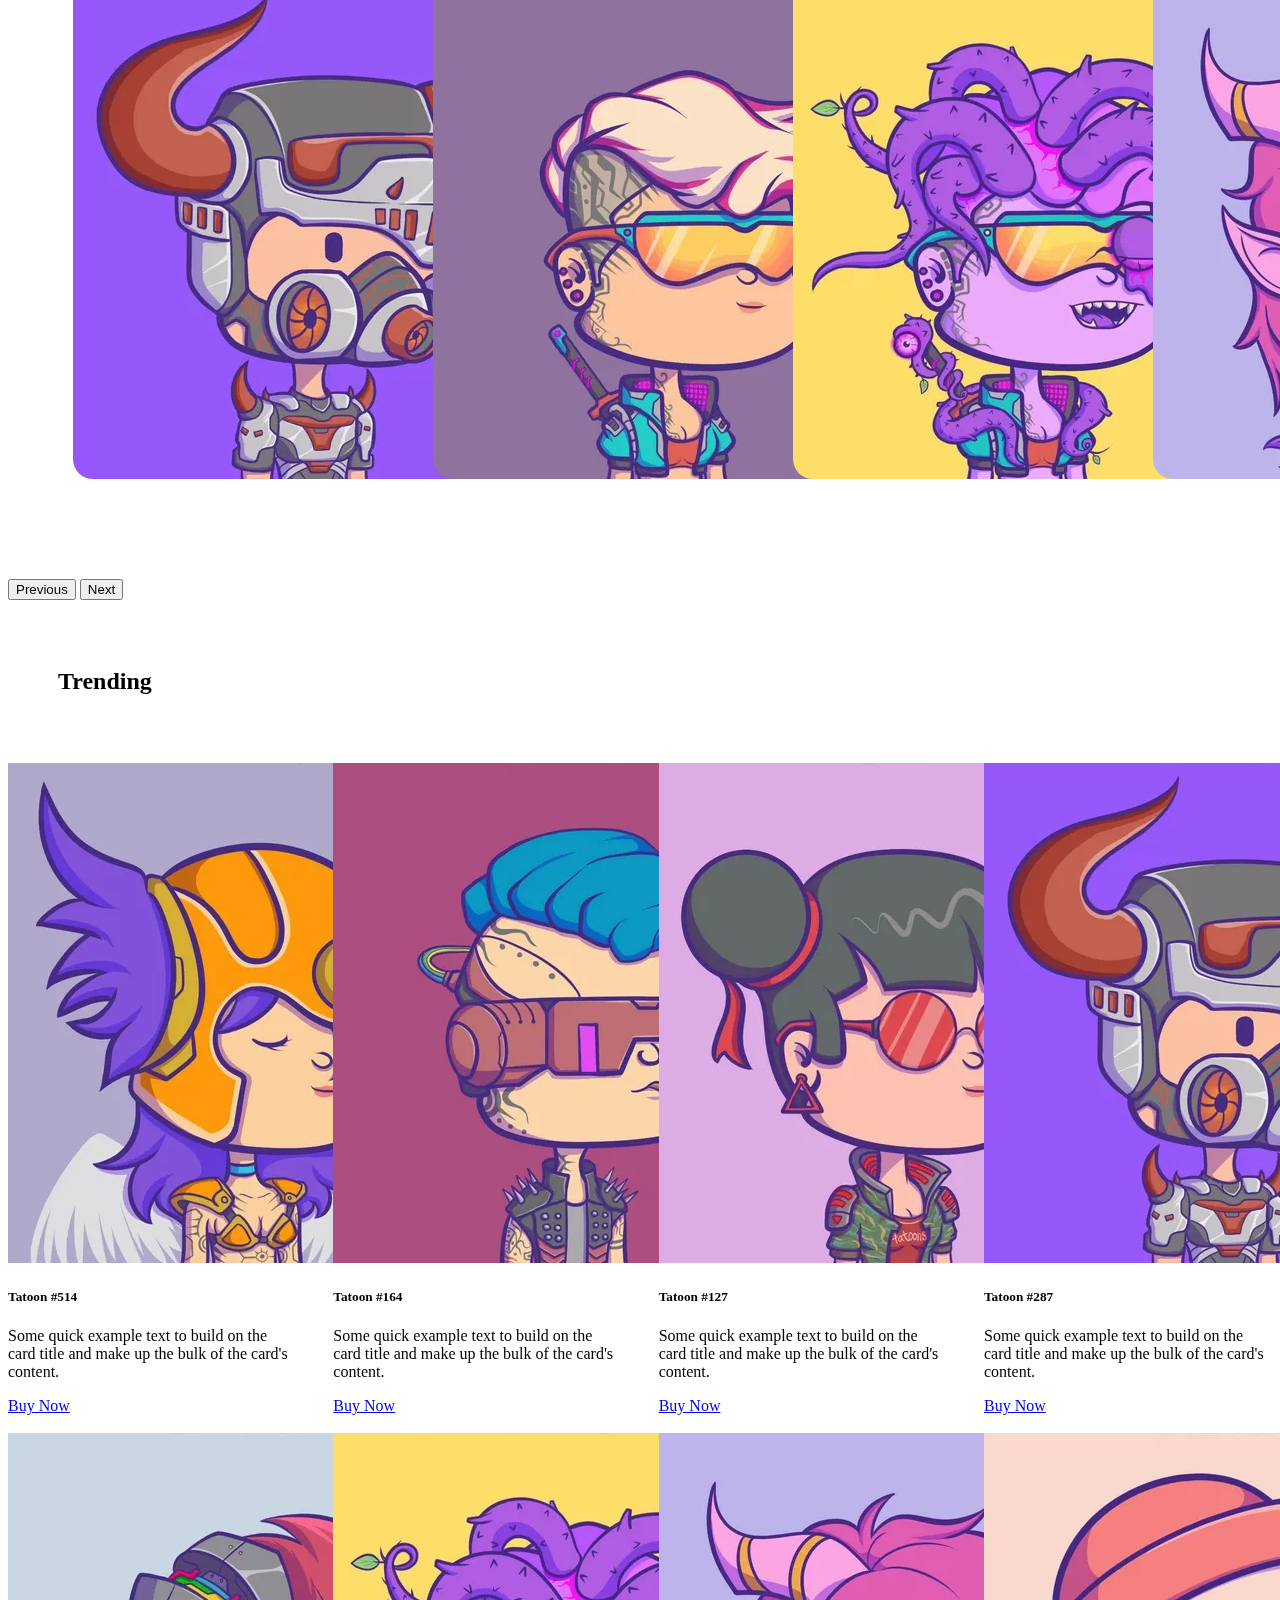
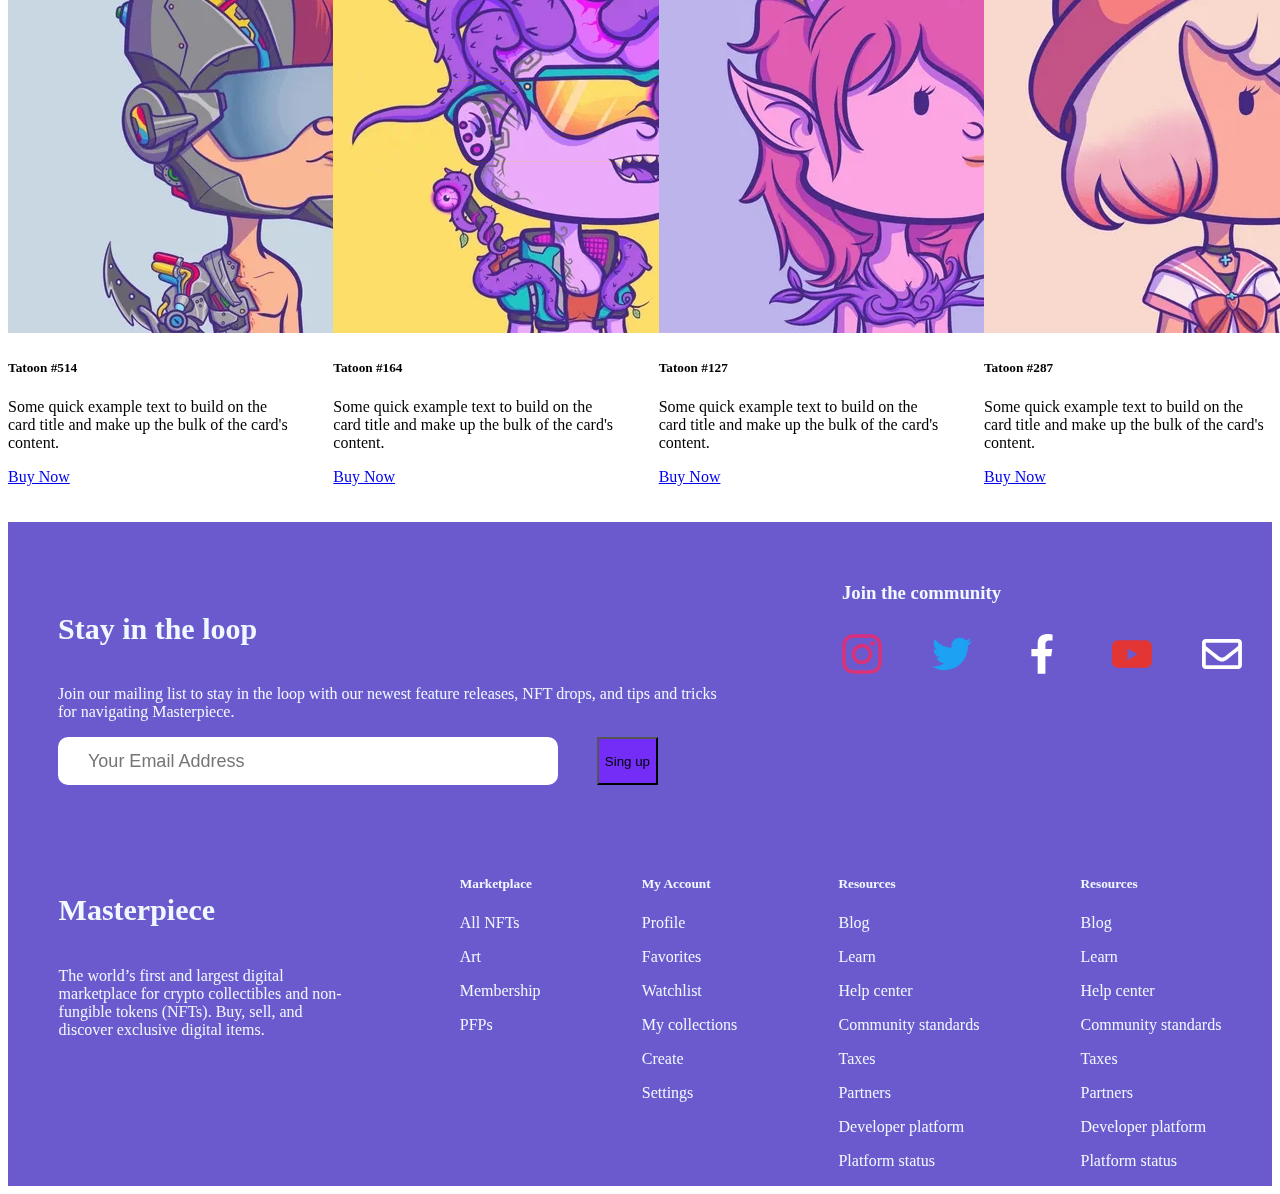
==== commit fe4c97e4: "Update index.html" ====
--- a/index.html
+++ b/index.html
@@ -2,7 +2,9 @@
 <html lang="en">
   <head>
     <meta charset="UTF-8" />
-    <meta name="viewport" content="width=device-width, initial-scale=1.0" />
+<!--     <meta name="viewport" content="width=device-width, initial-scale=1.0" /> -->
+        <meta name="viewport" content="width=device-width, initial-scale=1, user-scalable=no">
+
     <link
       href="https://cdn.jsdelivr.net/npm/bootstrap@5.3.1/dist/css/bootstrap.min.css"
       rel="stylesheet"
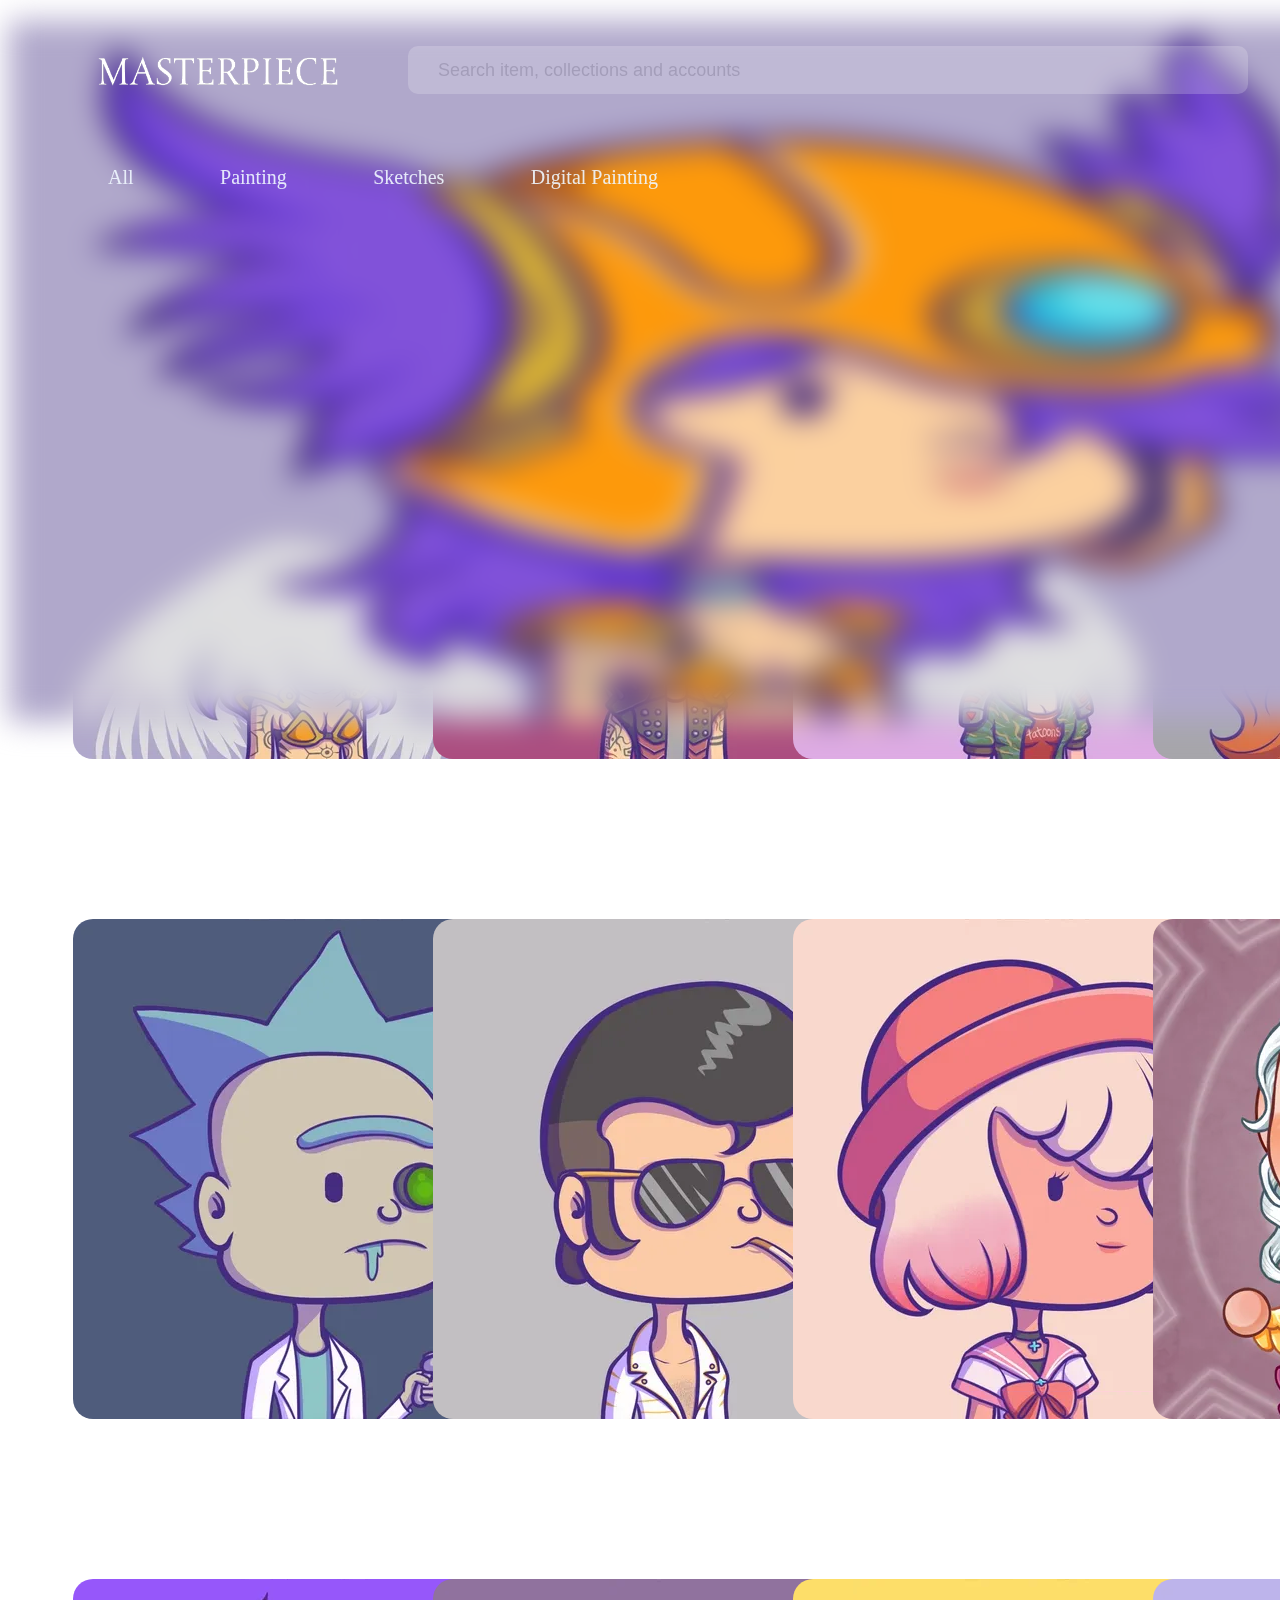
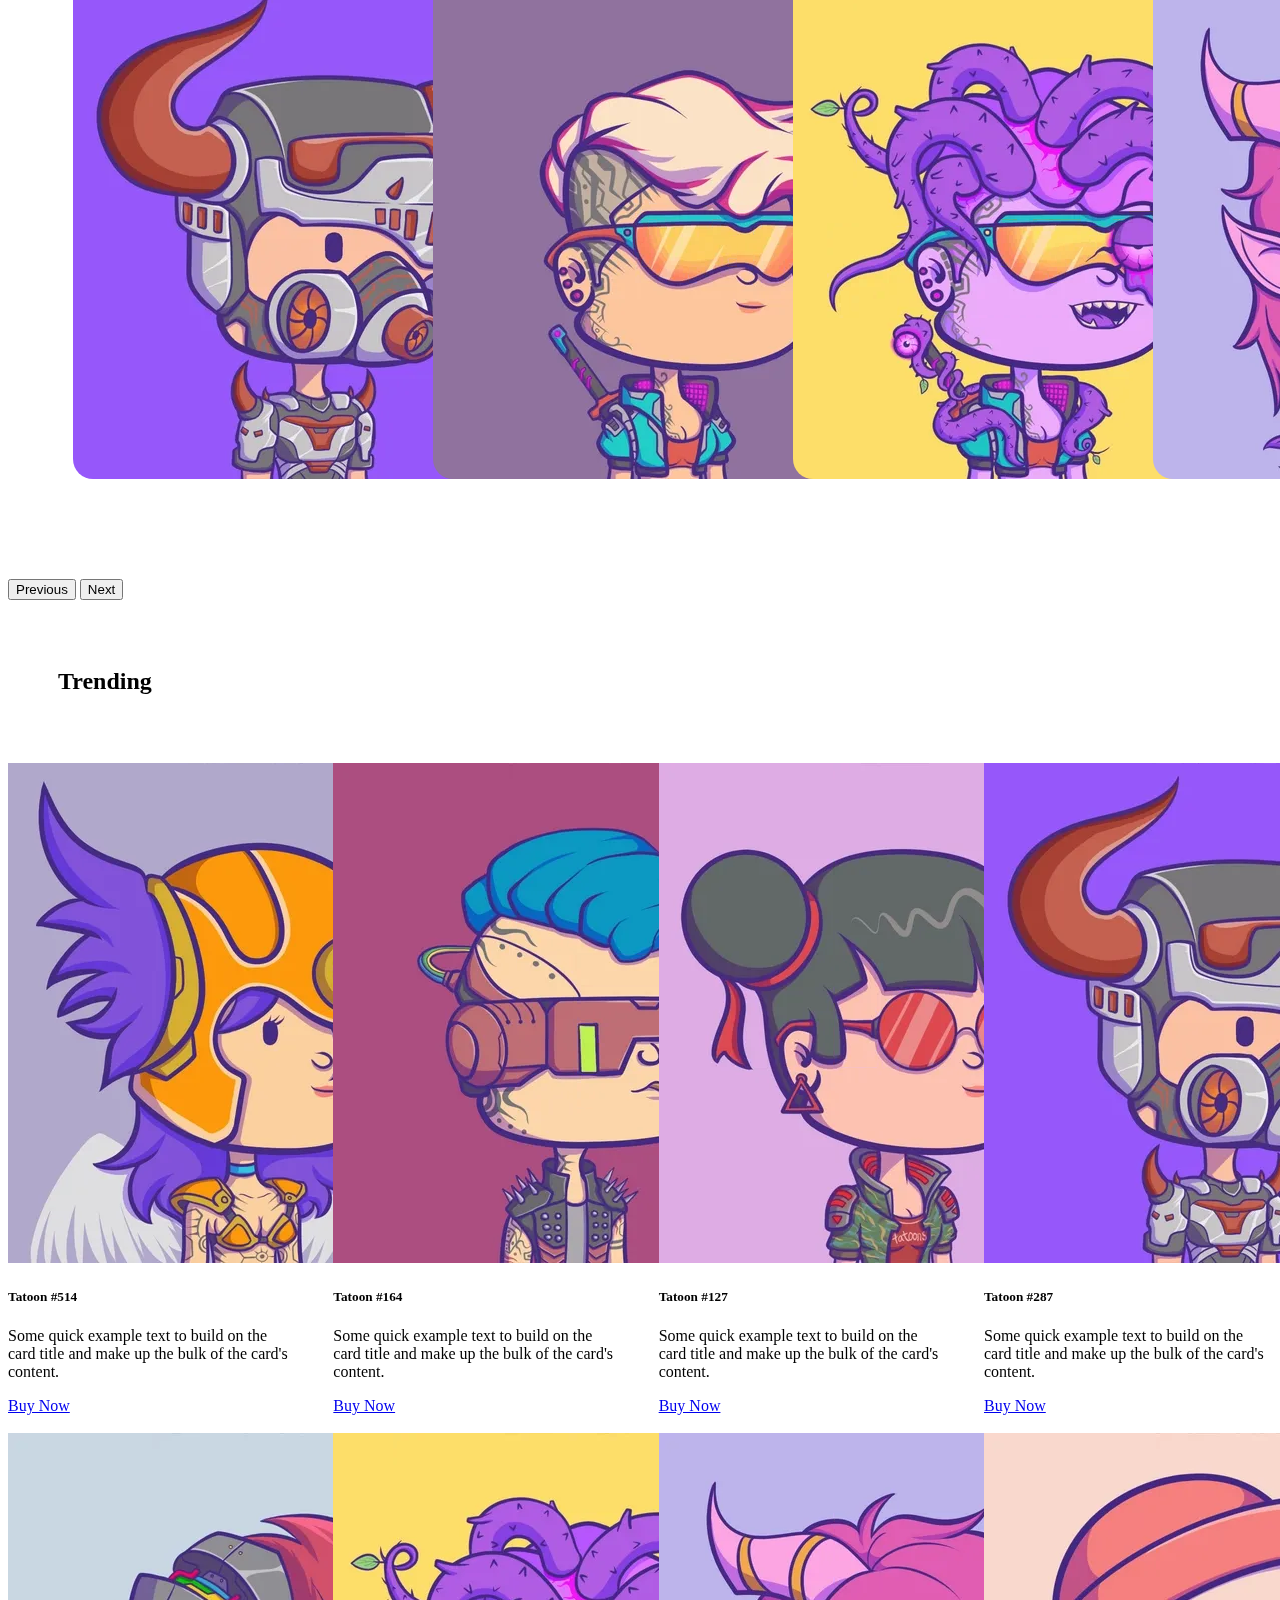
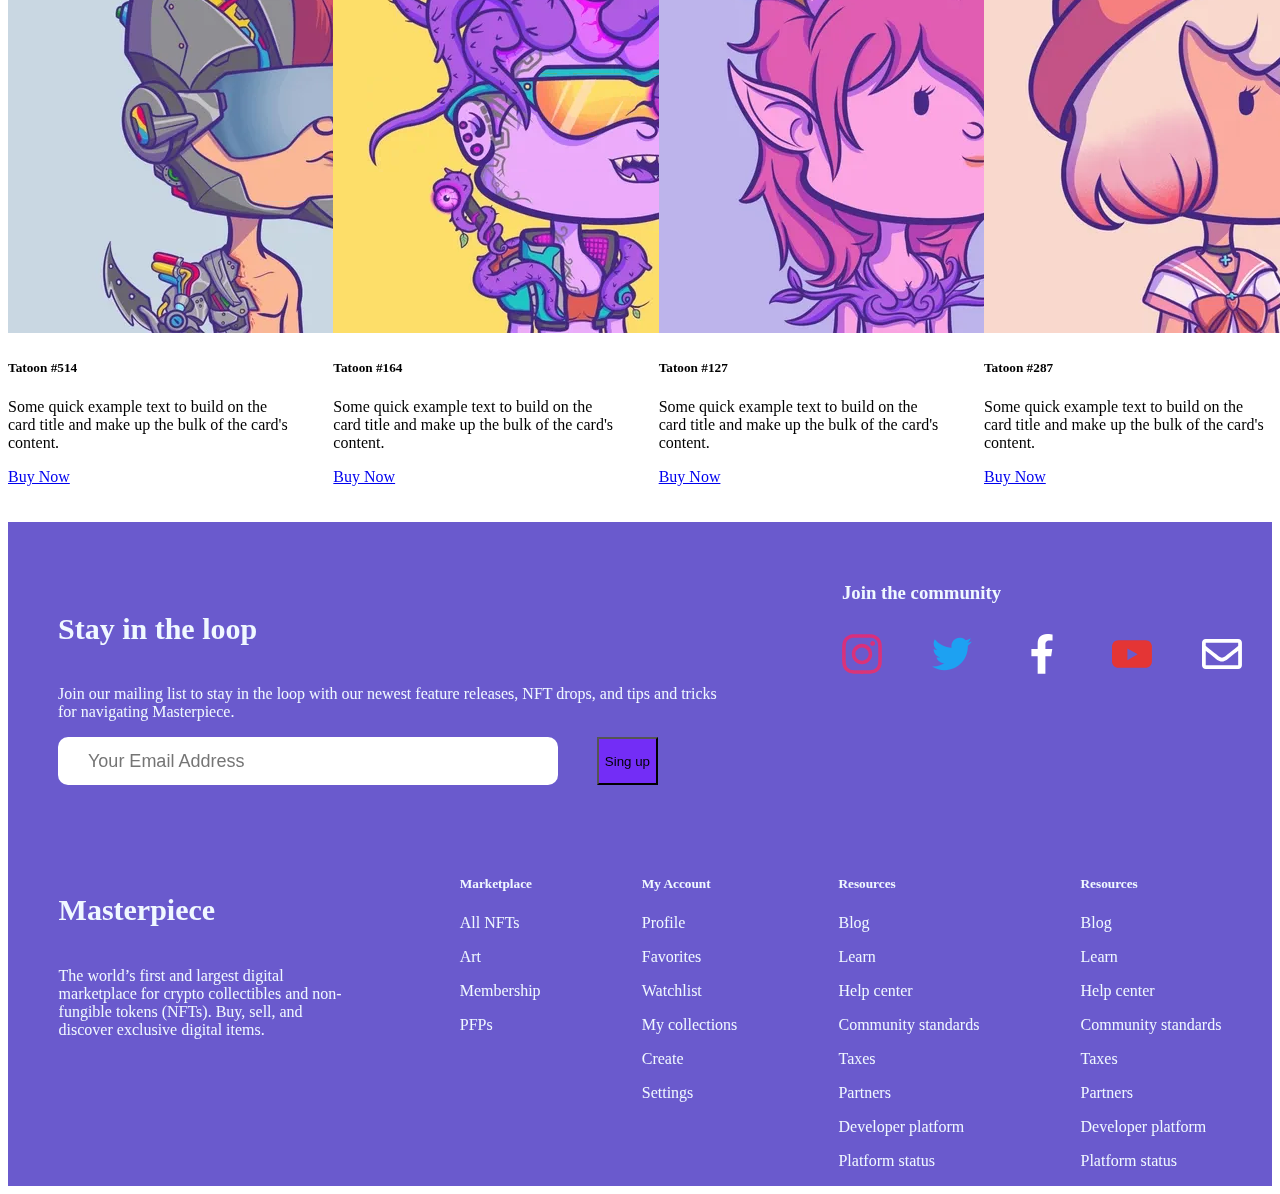
==== commit 358c3312: "Update index.html" ====
--- a/index.html
+++ b/index.html
@@ -2,8 +2,7 @@
 <html lang="en">
   <head>
     <meta charset="UTF-8" />
-<!--     <meta name="viewport" content="width=device-width, initial-scale=1.0" /> -->
-        <meta name="viewport" content="width=device-width, initial-scale=1, user-scalable=no">
+    <meta name="viewport" content="width=device-width, initial-scale=1.0" />
 
     <link
       href="https://cdn.jsdelivr.net/npm/bootstrap@5.3.1/dist/css/bootstrap.min.css"
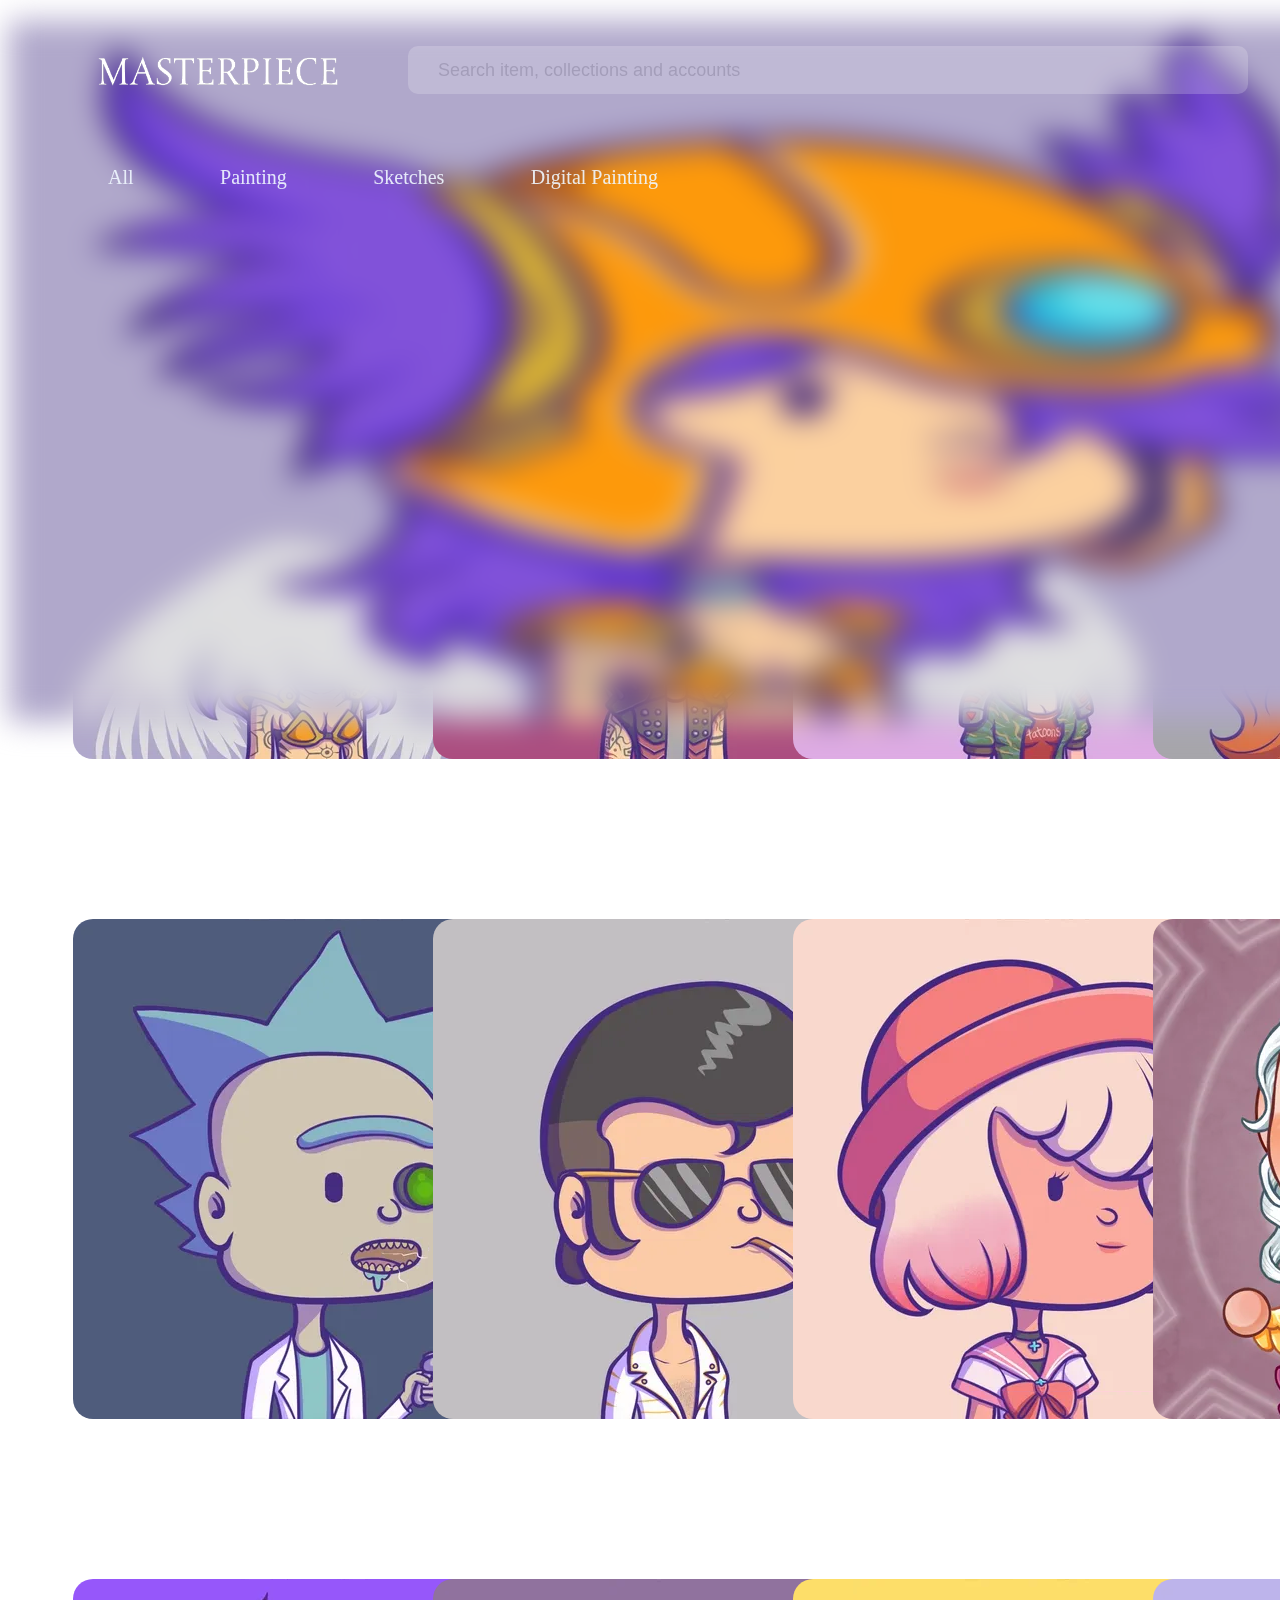
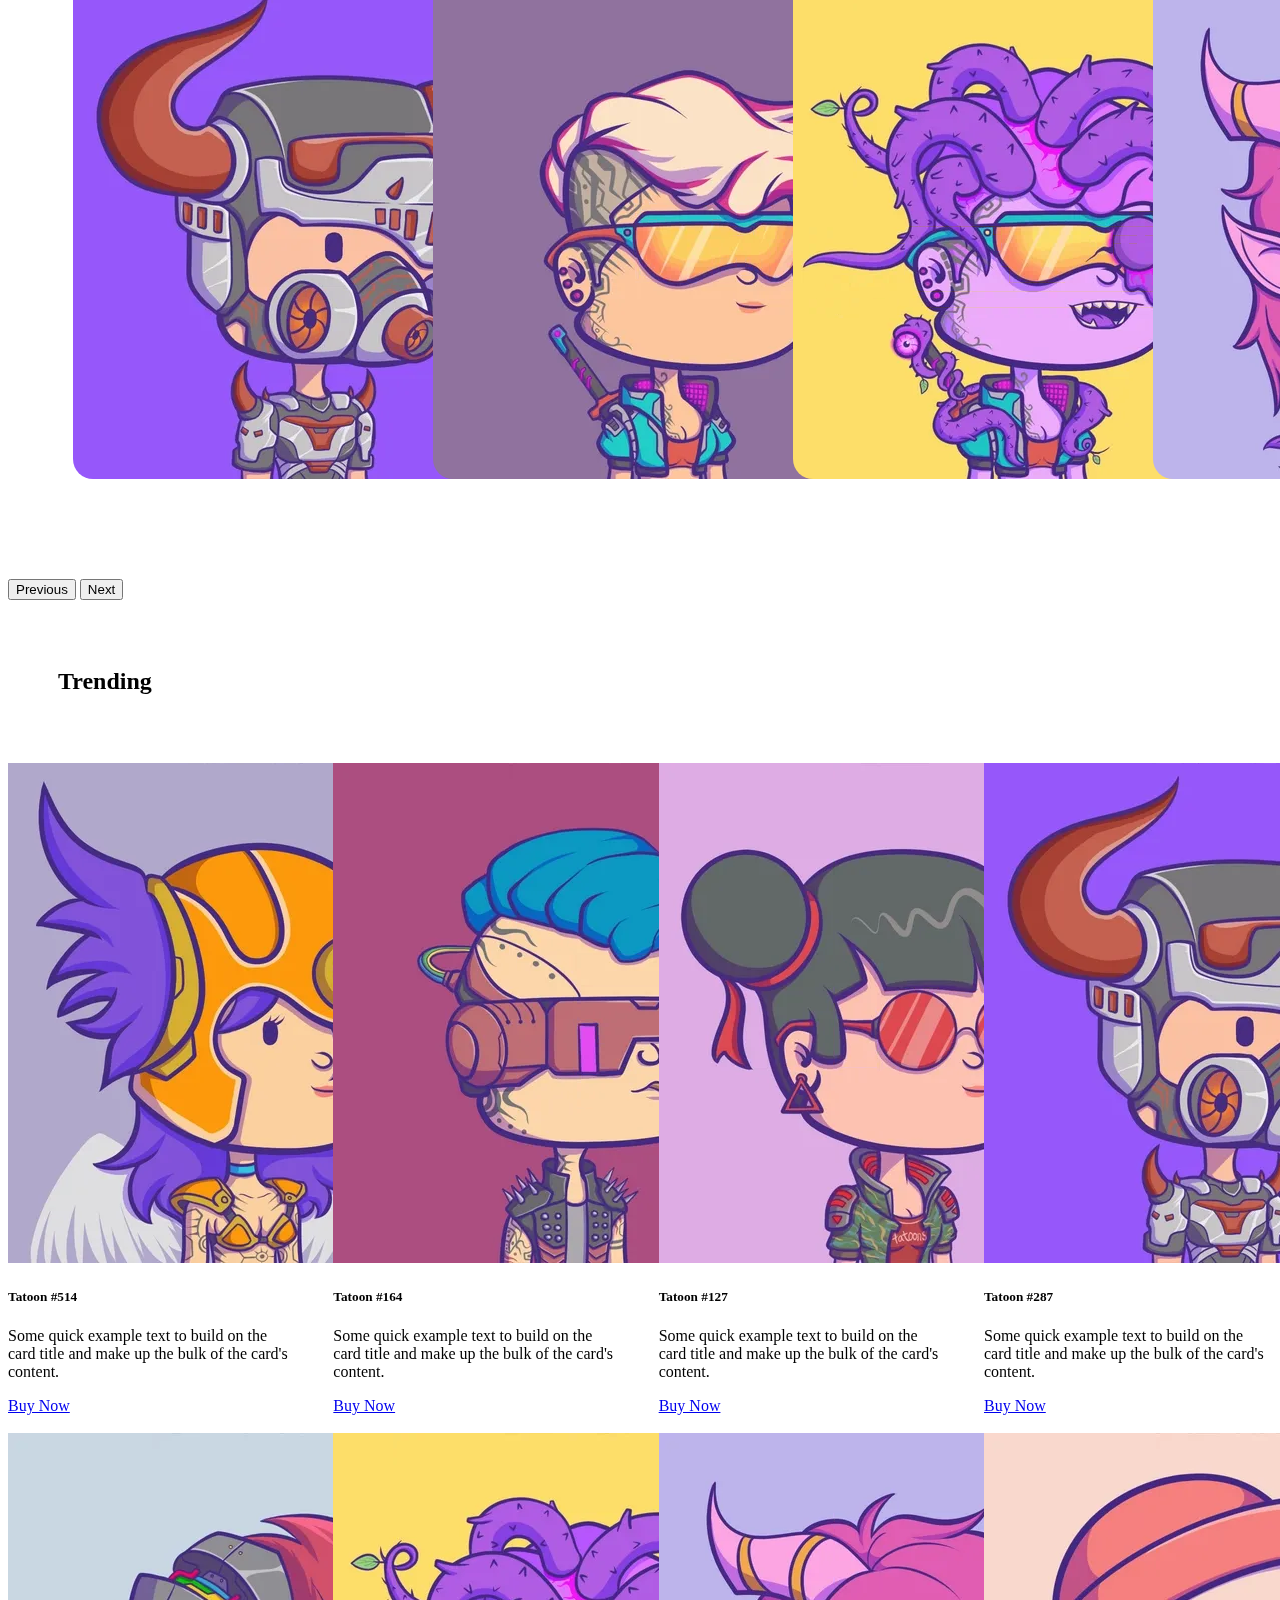
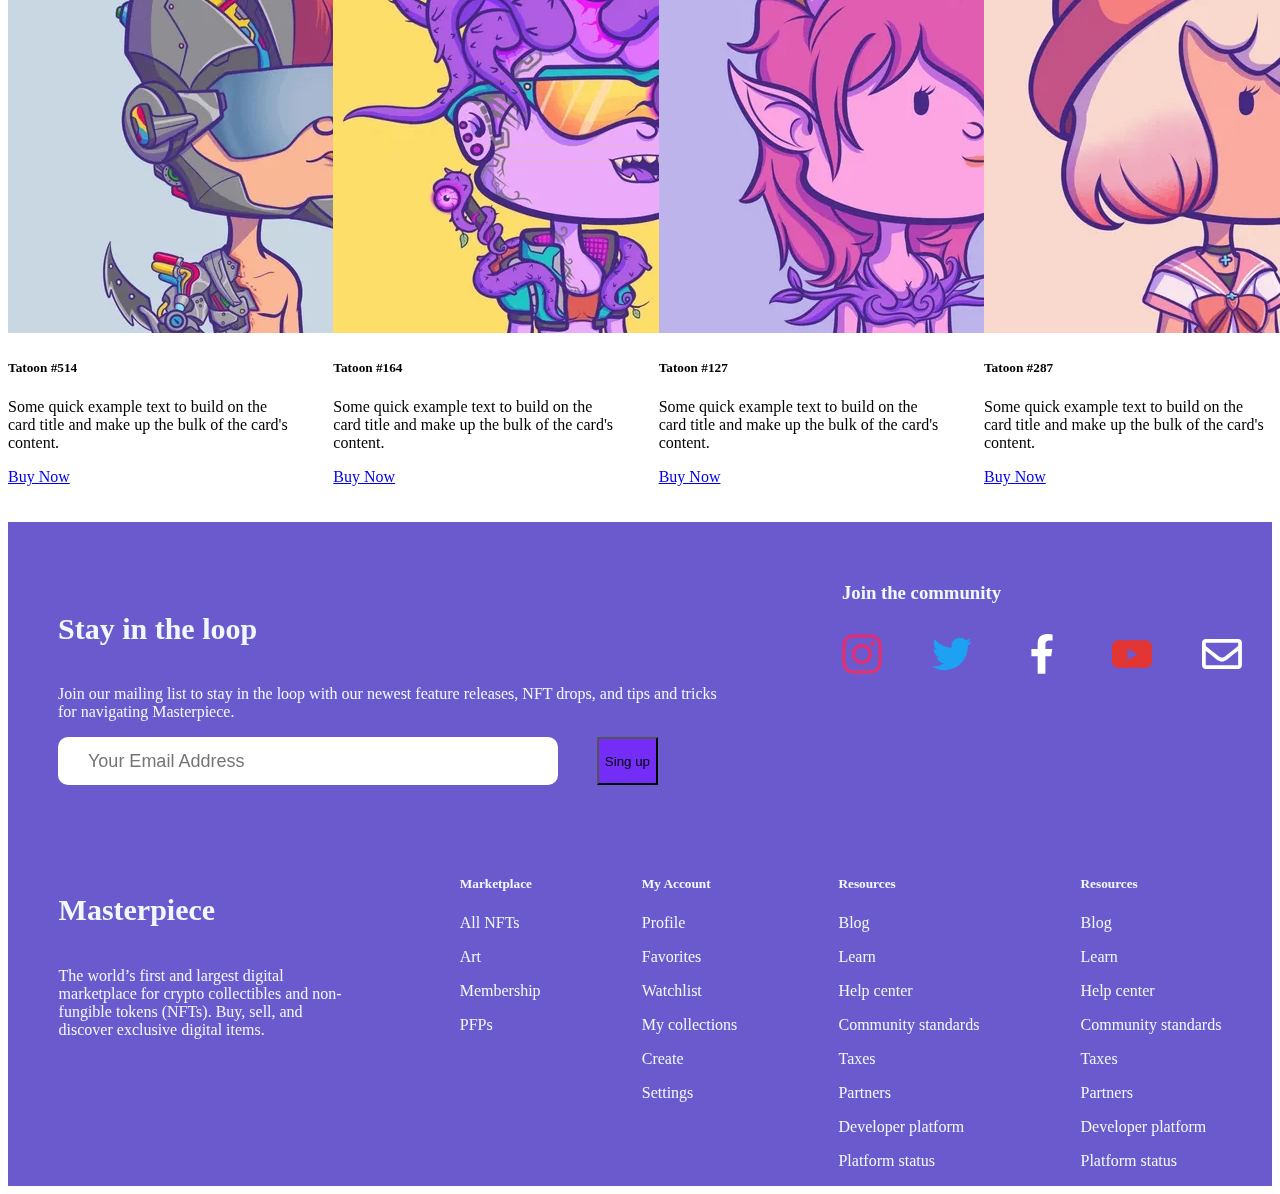
==== commit e021ae70: "Update index.html" ====
--- a/index.html
+++ b/index.html
@@ -2,7 +2,7 @@
 <html lang="en">
   <head>
     <meta charset="UTF-8" />
-    <meta name="viewport" content="width=device-width, initial-scale=1.0" />
+    <meta name="viewport" content="width=device-width, initial-scale=-9" />
 
     <link
       href="https://cdn.jsdelivr.net/npm/bootstrap@5.3.1/dist/css/bootstrap.min.css"
